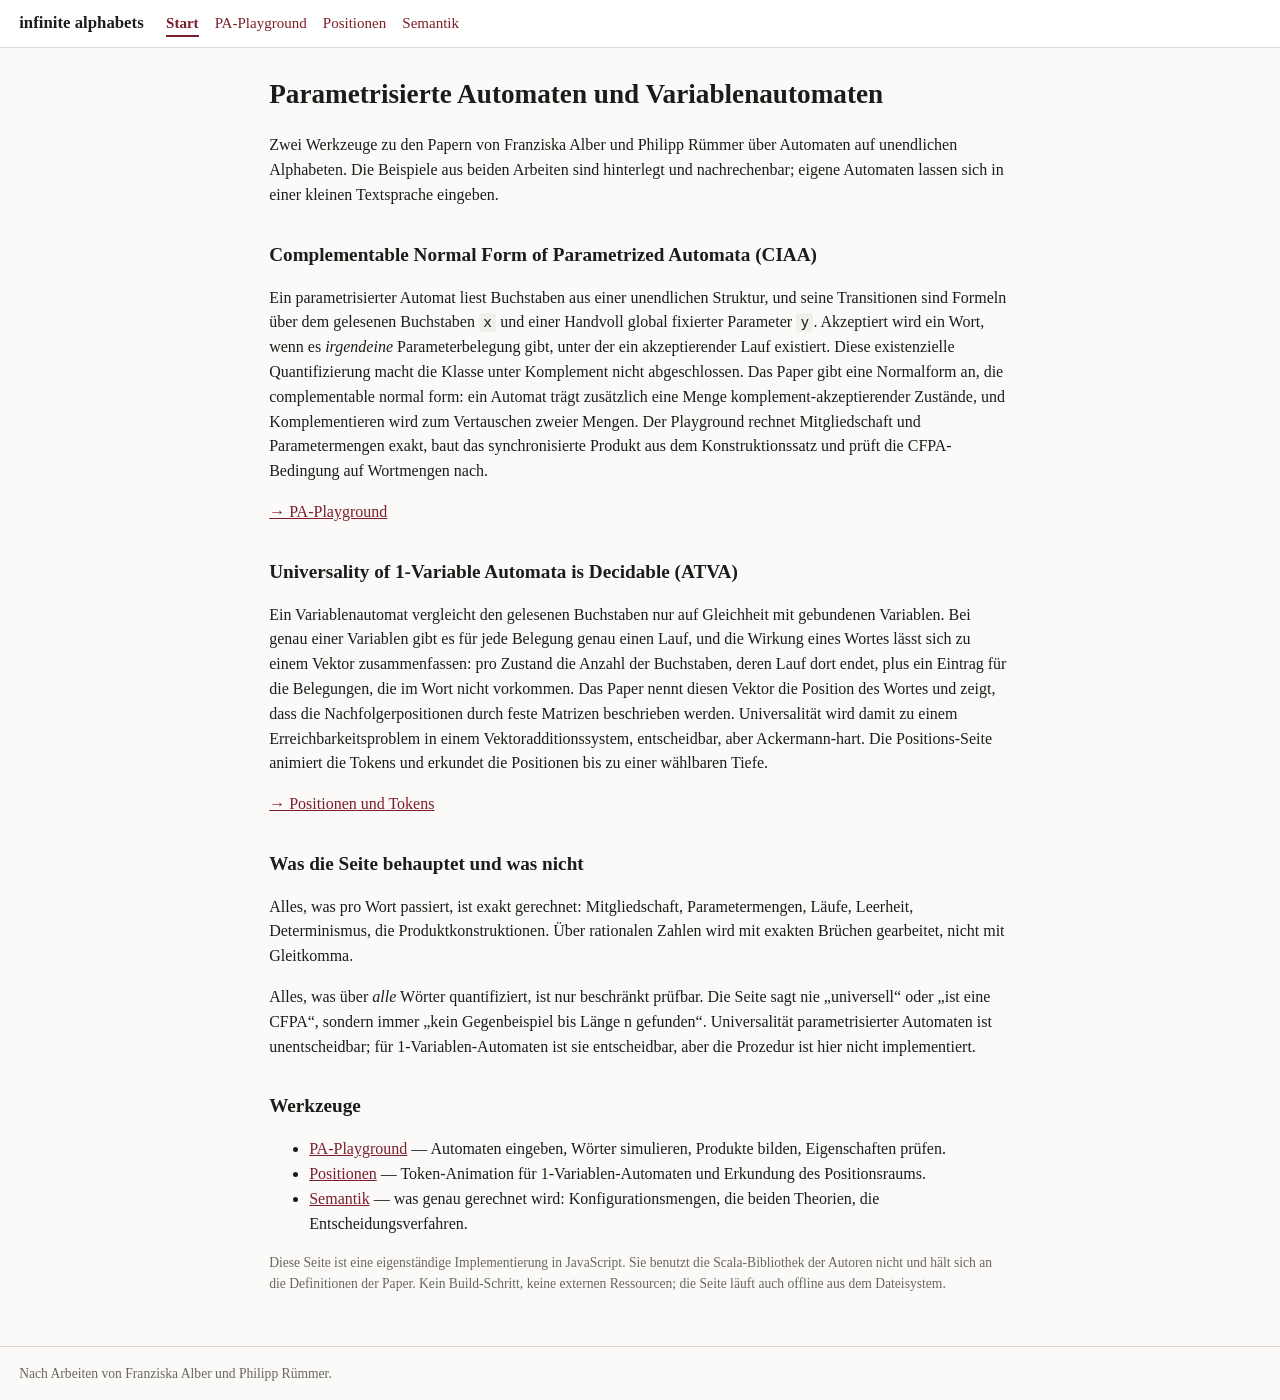
==== docs/index.html @ dff5a58a "Positionen, SVG-Rendering, alle vier Seiten und Browsertests positions-core.js implementiert die Nac" ====
<!DOCTYPE html>
<html lang="de">
<head>
<meta charset="utf-8">
<meta name="viewport" content="width=device-width, initial-scale=1">
<title>infinite alphabets — Automaten über unendlichen Alphabeten</title>
<link rel="icon" href="favicon.svg" type="image/svg+xml">
<link rel="stylesheet" href="assets/css/app.css">
</head>
<body>

<header class="site">
  <span class="brand">infinite alphabets</span>
  <nav>
    <a href="index.html" class="active">Start</a>
    <a href="playground.html">PA-Playground</a>
    <a href="positions.html">Positionen</a>
    <a href="semantics.html">Semantik</a>
  </nav>
</header>

<main class="prose">
  <h1>Parametrisierte Automaten und Variablenautomaten</h1>

  <p>
    Zwei Werkzeuge zu den Papern von Franziska Alber und Philipp Rümmer über Automaten
    auf unendlichen Alphabeten. Die Beispiele aus beiden Arbeiten sind hinterlegt und
    nachrechenbar; eigene Automaten lassen sich in einer kleinen Textsprache eingeben.
  </p>

  <h2>Complementable Normal Form of Parametrized Automata (CIAA)</h2>
  <p>
    Ein parametrisierter Automat liest Buchstaben aus einer unendlichen Struktur, und seine
    Transitionen sind Formeln über dem gelesenen Buchstaben <code>x</code> und einer Handvoll
    global fixierter Parameter <code>y</code>. Akzeptiert wird ein Wort, wenn es <em>irgendeine</em>
    Parameterbelegung gibt, unter der ein akzeptierender Lauf existiert. Diese existenzielle
    Quantifizierung macht die Klasse unter Komplement nicht abgeschlossen. Das Paper gibt eine
    Normalform an, die complementable normal form: ein Automat trägt zusätzlich eine Menge
    komplement-akzeptierender Zustände, und Komplementieren wird zum Vertauschen zweier Mengen.
    Der Playground rechnet Mitgliedschaft und Parametermengen exakt, baut das synchronisierte
    Produkt aus dem Konstruktionssatz und prüft die CFPA-Bedingung auf Wortmengen nach.
  </p>
  <p><a href="playground.html">→ PA-Playground</a></p>

  <h2>Universality of 1-Variable Automata is Decidable (ATVA)</h2>
  <p>
    Ein Variablenautomat vergleicht den gelesenen Buchstaben nur auf Gleichheit mit gebundenen
    Variablen. Bei genau einer Variablen gibt es für jede Belegung genau einen Lauf, und die
    Wirkung eines Wortes lässt sich zu einem Vektor zusammenfassen: pro Zustand die Anzahl der
    Buchstaben, deren Lauf dort endet, plus ein Eintrag für die Belegungen, die im Wort nicht
    vorkommen. Das Paper nennt diesen Vektor die Position des Wortes und zeigt, dass die
    Nachfolgerpositionen durch feste Matrizen beschrieben werden. Universalität wird damit zu
    einem Erreichbarkeitsproblem in einem Vektoradditionssystem, entscheidbar, aber
    Ackermann-hart. Die Positions-Seite animiert die Tokens und erkundet die Positionen bis zu
    einer wählbaren Tiefe.
  </p>
  <p><a href="positions.html">→ Positionen und Tokens</a></p>

  <h2>Was die Seite behauptet und was nicht</h2>
  <p>
    Alles, was pro Wort passiert, ist exakt gerechnet: Mitgliedschaft, Parametermengen, Läufe,
    Leerheit, Determinismus, die Produktkonstruktionen. Über rationalen Zahlen wird mit exakten
    Brüchen gearbeitet, nicht mit Gleitkomma.
  </p>
  <p>
    Alles, was über <em>alle</em> Wörter quantifiziert, ist nur beschränkt prüfbar. Die Seite sagt
    nie „universell“ oder „ist eine CFPA“, sondern immer „kein Gegenbeispiel bis Länge n gefunden“.
    Universalität parametrisierter Automaten ist unentscheidbar; für 1-Variablen-Automaten ist sie
    entscheidbar, aber die Prozedur ist hier nicht implementiert.
  </p>

  <h2>Werkzeuge</h2>
  <ul>
    <li><a href="playground.html">PA-Playground</a> — Automaten eingeben, Wörter simulieren, Produkte bilden, Eigenschaften prüfen.</li>
    <li><a href="positions.html">Positionen</a> — Token-Animation für 1-Variablen-Automaten und Erkundung des Positionsraums.</li>
    <li><a href="semantics.html">Semantik</a> — was genau gerechnet wird: Konfigurationsmengen, die beiden Theorien, die Entscheidungsverfahren.</li>
  </ul>

  <p class="hint">
    Diese Seite ist eine eigenständige Implementierung in JavaScript. Sie benutzt die
    Scala-Bibliothek der Autoren nicht und hält sich an die Definitionen der Paper.
    Kein Build-Schritt, keine externen Ressourcen; die Seite läuft auch offline aus dem
    Dateisystem.
  </p>
</main>

<footer class="site">
  Nach Arbeiten von Franziska Alber und Philipp Rümmer.
</footer>

</body>
</html>
---- docs/assets/css/app.css ----
:root {
  --bg: #fbfaf8;
  --panel: #ffffff;
  --ink: #1c1c1a;
  --muted: #6a675f;
  --line: #ddd9d0;
  --accent: #7a1f2b;
  --accent-soft: #f6e7e6;
  --blue: #1f4a7a;
  --blue-soft: #e3edf7;
  --edge: #5a5750;
  --hot: #7a1f2b;
  --ok: #2c6a3f;
  --warn: #8a5a12;
  --err: #a02020;
  --mono: "DejaVu Sans Mono", "Consolas", "Liberation Mono", monospace;
}

* { box-sizing: border-box; }

html, body {
  margin: 0;
  padding: 0;
  background: var(--bg);
  color: var(--ink);
  font-family: "Charter", "Georgia", "Times New Roman", serif;
  font-size: 16px;
  line-height: 1.55;
}

a { color: var(--accent); }
a:hover { color: #a8323f; }

header.site {
  border-bottom: 1px solid var(--line);
  background: var(--panel);
  padding: 0.6rem 1.2rem;
  display: flex;
  align-items: baseline;
  gap: 1.4rem;
  flex-wrap: wrap;
}
header.site .brand { font-weight: 600; font-size: 1.05rem; }
header.site nav { display: flex; gap: 1rem; font-size: 0.94rem; }
header.site nav a { text-decoration: none; }
header.site nav a.active { font-weight: 600; border-bottom: 2px solid var(--accent); }

main { padding: 1.2rem; max-width: 1700px; margin: 0 auto; }
main.prose { max-width: 780px; }
main.prose h1 { font-size: 1.7rem; margin-top: 0.4rem; }
main.prose h2 { font-size: 1.2rem; margin-top: 2rem; }
main.prose code { font-family: var(--mono); font-size: 0.9em; background: #f1efe9; padding: 0.1em 0.3em; border-radius: 3px; }
main.prose pre { background: #f1efe9; padding: 0.8rem; overflow-x: auto; border-radius: 4px; }
main.prose pre code { background: none; padding: 0; }

.cols { display: grid; gap: 1rem; grid-template-columns: minmax(320px, 30fr) minmax(360px, 42fr) minmax(300px, 28fr); align-items: start; }
.cols-2 { display: grid; gap: 1rem; grid-template-columns: minmax(300px, 32fr) minmax(400px, 68fr); align-items: start; }
@media (max-width: 1100px) { .cols, .cols-2 { grid-template-columns: 1fr; } }

.panel {
  background: var(--panel);
  border: 1px solid var(--line);
  border-radius: 5px;
  padding: 0.8rem 0.9rem;
  margin-bottom: 1rem;
}
.panel > h2 { font-size: 0.95rem; text-transform: uppercase; letter-spacing: 0.06em; color: var(--muted); margin: 0 0 0.6rem; font-weight: 600; }
.panel > h3 { font-size: 0.9rem; margin: 0.9rem 0 0.4rem; color: var(--muted); }

textarea, input, select, button {
  font-family: inherit;
  font-size: 0.95rem;
  color: inherit;
}
textarea {
  width: 100%;
  min-height: 260px;
  font-family: var(--mono);
  font-size: 0.86rem;
  line-height: 1.45;
  border: 1px solid var(--line);
  border-radius: 4px;
  padding: 0.5rem;
  background: #fdfdfb;
  resize: vertical;
  tab-size: 2;
}
textarea.small { min-height: 150px; }
input[type="text"] {
  width: 100%;
  border: 1px solid var(--line);
  border-radius: 4px;
  padding: 0.35rem 0.5rem;
  font-family: var(--mono);
  font-size: 0.9rem;
  background: #fdfdfb;
}
select {
  border: 1px solid var(--line);
  border-radius: 4px;
  padding: 0.3rem 0.4rem;
  background: #fdfdfb;
  max-width: 100%;
}
button {
  border: 1px solid var(--line);
  background: #f6f4ef;
  border-radius: 4px;
  padding: 0.32rem 0.7rem;
  cursor: pointer;
  font-size: 0.9rem;
}
button:hover { background: #eeece5; }
button:active { background: #e4e1d8; }
button:disabled { opacity: 0.45; cursor: default; }
button.primary { background: var(--accent); color: #fff; border-color: var(--accent); }
button.primary:hover { background: #8f2634; }
.btn-row { display: flex; flex-wrap: wrap; gap: 0.35rem; margin-top: 0.5rem; }
.field-row { display: flex; gap: 0.5rem; align-items: center; flex-wrap: wrap; margin-bottom: 0.5rem; }
.field-row label { font-size: 0.88rem; color: var(--muted); }

.badges { display: flex; flex-wrap: wrap; gap: 0.3rem; margin-top: 0.55rem; }
.badge {
  font-size: 0.78rem;
  padding: 0.12rem 0.45rem;
  border-radius: 3px;
  border: 1px solid var(--line);
  background: #f6f4ef;
  font-family: var(--mono);
}
.badge.ok { border-color: #b6d3bd; background: #eaf5ed; color: var(--ok); }
.badge.warn { border-color: #e0cfa4; background: #faf3e2; color: var(--warn); }
.badge.err { border-color: #e3b7b7; background: #fbeded; color: var(--err); }

.graph-wrap { border: 1px solid var(--line); border-radius: 4px; background: #fff; overflow: hidden; }
svg.graph { display: block; width: 100%; height: auto; min-height: 220px; font-family: "Charter", "Georgia", serif; }

svg.graph .state-body { fill: #fff; stroke: var(--edge); stroke-width: 1.6; }
svg.graph .state-inner { fill: none; stroke: var(--edge); stroke-width: 1.1; }
svg.graph .state-accepting .state-body { fill: var(--accent-soft); }
svg.graph .state-complement .state-body { fill: var(--blue-soft); }
svg.graph .state-weak .state-body { fill: #fff; stroke-dasharray: 4 3; }
svg.graph .state.hot .state-body { stroke: var(--hot); stroke-width: 2.6; }
svg.graph .state-label { font-size: 15px; fill: var(--ink); }
svg.graph .state-set { font-size: 11px; fill: var(--hot); font-family: var(--mono); }
svg.graph .edge { fill: none; stroke: var(--edge); stroke-width: 1.5; }
svg.graph .init-arrow { stroke: var(--edge); stroke-width: 1.5; fill: none; }
svg.graph .edge-label text { font-size: 12.5px; fill: var(--ink); }
svg.graph .label-bg { fill: #fff; fill-opacity: 0.88; }
svg.graph .token-round circle { fill: var(--accent); }
svg.graph .token-square rect { fill: none; stroke: var(--ink); stroke-width: 1.8; }
svg.graph .token-letter { font-size: 9px; fill: #fff; font-family: var(--mono); }
svg.graph .token { transition: transform 400ms ease; }

table { border-collapse: collapse; width: 100%; font-size: 0.86rem; }
th, td { text-align: left; padding: 0.22rem 0.45rem; border-bottom: 1px solid var(--line); vertical-align: top; }
th { color: var(--muted); font-weight: 600; font-size: 0.8rem; text-transform: uppercase; letter-spacing: 0.04em; }
td.mono, th.mono, .mono { font-family: var(--mono); font-size: 0.85rem; }

.verdict { padding: 0.5rem 0.7rem; border-radius: 4px; border: 1px solid var(--line); margin-bottom: 0.6rem; font-size: 0.95rem; }
.verdict.acc { background: var(--accent-soft); border-color: #e0b9bd; }
.verdict.comp { background: var(--blue-soft); border-color: #b9cde0; }
.verdict.none { background: #f4f3ef; }
.verdict.conflict { background: #fbeded; border-color: #e3b7b7; color: var(--err); font-weight: 600; }

.hint { font-size: 0.85rem; color: var(--muted); margin: 0.3rem 0 0; }
.error { color: var(--err); font-family: var(--mono); font-size: 0.85rem; white-space: pre-wrap; }
.result-line { font-size: 0.88rem; margin: 0.25rem 0; }
.result-line .tag { font-family: var(--mono); font-size: 0.78rem; color: var(--muted); }
.witness-link { cursor: pointer; text-decoration: underline; color: var(--accent); }

.stepper { display: flex; align-items: center; gap: 0.4rem; flex-wrap: wrap; }
.stepper input[type="range"] { flex: 1; min-width: 120px; }

.legend { display: flex; flex-wrap: wrap; gap: 0.8rem; font-size: 0.82rem; color: var(--muted); margin-top: 0.5rem; }
.legend span { display: flex; align-items: center; gap: 0.3rem; }
.legend i { width: 14px; height: 14px; border-radius: 50%; border: 1.5px solid var(--edge); display: inline-block; }
.legend i.acc { background: var(--accent-soft); box-shadow: inset 0 0 0 2px #fff, inset 0 0 0 3px var(--edge); }
.legend i.comp { background: var(--blue-soft); }
.legend i.weak { background: #fff; border-style: dashed; }

details { margin-top: 0.5rem; }
summary { cursor: pointer; font-size: 0.88rem; color: var(--muted); }
details[open] summary { margin-bottom: 0.4rem; }

.matrix { font-family: var(--mono); font-size: 0.8rem; border-collapse: collapse; }
.matrix td { border: none; padding: 0.05rem 0.3rem; text-align: right; }
.matrix .zero { color: #c8c4bb; }

.vec { font-family: var(--mono); font-size: 0.9rem; }
.vec .upper { color: var(--accent); }
.vec .lower { color: var(--blue); }

.word-display { font-family: var(--mono); font-size: 1.05rem; letter-spacing: 0.06em; padding: 0.3rem 0; word-break: break-all; }
.word-display .cursor { color: var(--muted); }

.pos-table { max-height: 320px; overflow-y: auto; }

footer.site { border-top: 1px solid var(--line); margin-top: 2rem; padding: 1rem 1.2rem; font-size: 0.85rem; color: var(--muted); }
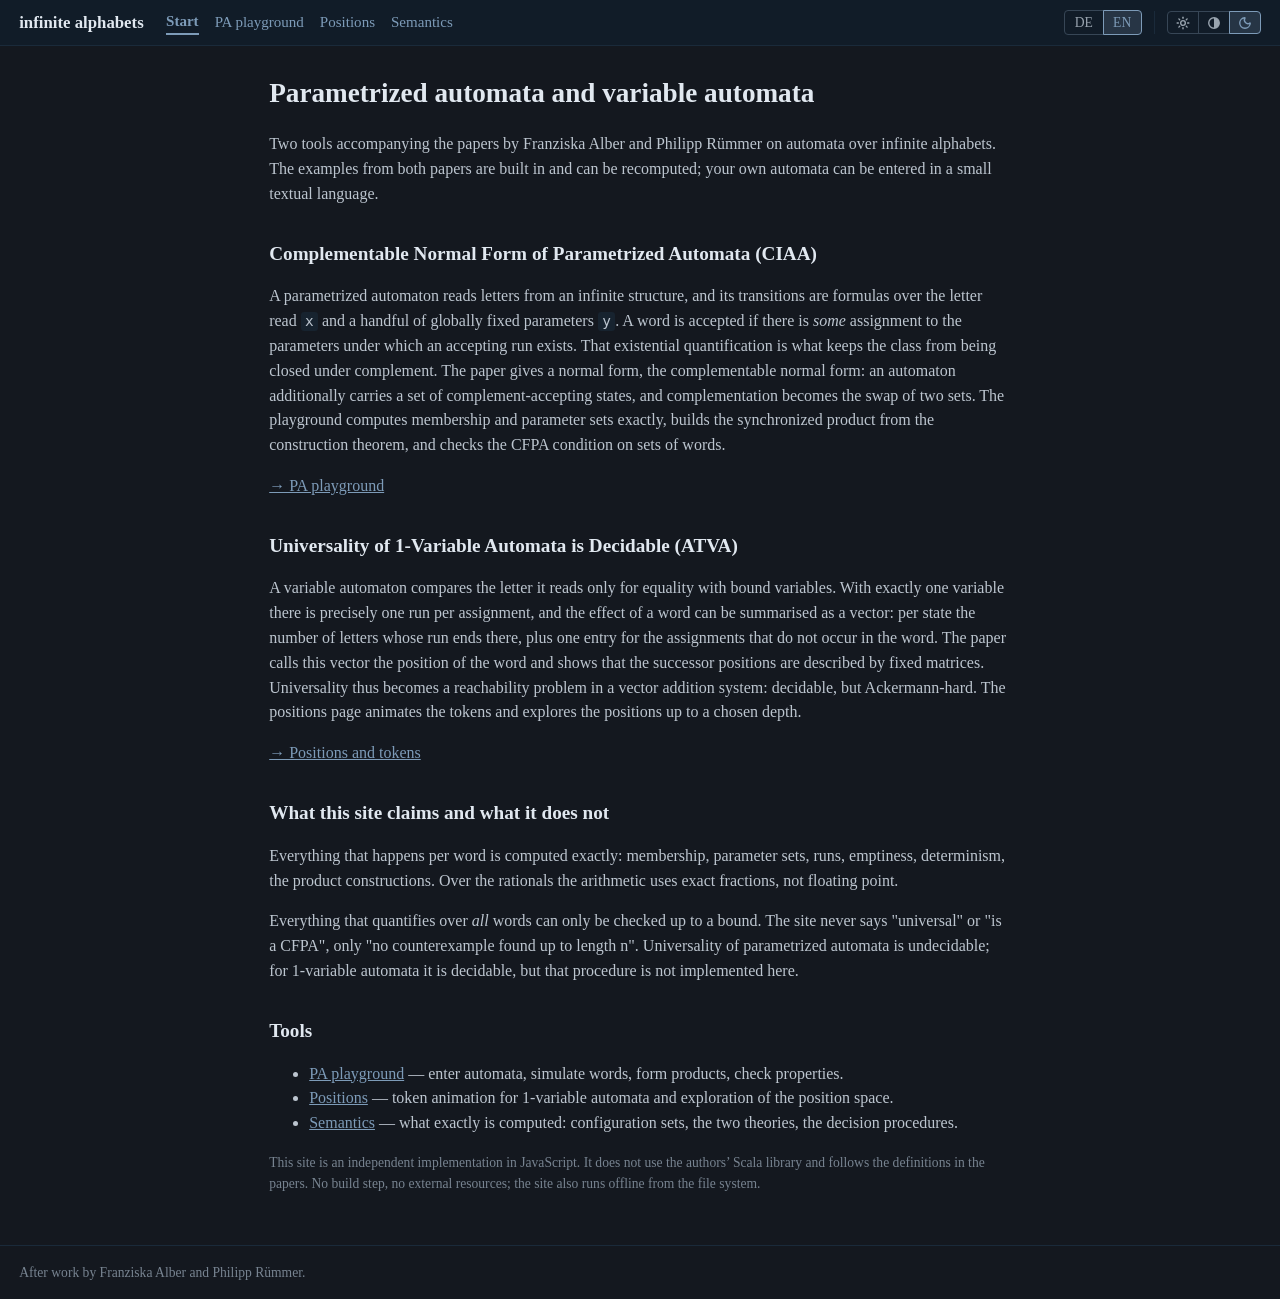
==== commit d21c48cd: "Zweisprachige Seite und die drei Themes von alber.me Englisch ist jetzt der Standard, Deutsch ist ei" ====
--- a/docs/index.html
+++ b/docs/index.html
@@ -1,9 +1,14 @@
 <!DOCTYPE html>
-<html lang="de">
+<html lang="en" data-theme="dark" data-skin="dark">
 <head>
 <meta charset="utf-8">
+<!-- FOUC-kritisch, deshalb inline: Skin aufloesen (?theme= -> localStorage ->
+     Standard) und data-skin plus die Polaritaet in data-theme setzen, bevor
+     irgendetwas gezeichnet wird. -->
+<script>(function(){var d='dark',P={light:'light',dark:'dark',grey:'dark'},k=function(v){return typeof P[v]=='string'},e=document.documentElement,t=new URLSearchParams(location.search).get('theme');if(k(t)){try{localStorage.setItem('theme',t)}catch(x){}}else{try{t=localStorage.getItem('theme')}catch(x){}}if(!k(t))t=d;e.dataset.skin=t;e.dataset.theme=P[t];e.style.colorScheme=P[t];})();</script>
+<script>(function(){var p=new URLSearchParams(location.search).get('lang'),l;if(p==='en'||p==='de'){l=p}else{try{l=localStorage.getItem('lang')}catch(e){}}document.documentElement.lang=(l==='de'||l==='en')?l:'en';})();</script>
 <meta name="viewport" content="width=device-width, initial-scale=1">
-<title>infinite alphabets — Automaten über unendlichen Alphabeten</title>
+<title data-i18n="idx.title">infinite alphabets — automata over infinite alphabets</title>
 <link rel="icon" href="favicon.svg" type="image/svg+xml">
 <link rel="stylesheet" href="assets/css/app.css">
 </head>
@@ -12,81 +17,51 @@
 <header class="site">
   <span class="brand">infinite alphabets</span>
   <nav>
-    <a href="index.html" class="active">Start</a>
-    <a href="playground.html">PA-Playground</a>
-    <a href="positions.html">Positionen</a>
-    <a href="semantics.html">Semantik</a>
+    <a href="index.html" class="active" data-i18n="nav.start">Start</a>
+    <a href="playground.html" data-i18n="nav.playground">PA playground</a>
+    <a href="positions.html" data-i18n="nav.positions">Positions</a>
+    <a href="semantics.html" data-i18n="nav.semantics">Semantics</a>
   </nav>
+  <div class="chrome">
+    <div class="group">
+      <button class="seg lang-seg" data-lang="de">DE</button><button class="seg lang-seg" data-lang="en">EN</button>
+    </div>
+    <div class="group">
+      <button class="seg theme-seg" data-theme-set="light" data-i18n-attr="aria-label:theme.light;title:theme.light"></button><button class="seg theme-seg" data-theme-set="grey" data-i18n-attr="aria-label:theme.grey;title:theme.grey"></button><button class="seg theme-seg" data-theme-set="dark" data-i18n-attr="aria-label:theme.dark;title:theme.dark"></button>
+    </div>
+  </div>
 </header>
 
 <main class="prose">
-  <h1>Parametrisierte Automaten und Variablenautomaten</h1>
+  <h1 data-i18n="idx.h1">Parametrized automata and variable automata</h1>
 
-  <p>
-    Zwei Werkzeuge zu den Papern von Franziska Alber und Philipp Rümmer über Automaten
-    auf unendlichen Alphabeten. Die Beispiele aus beiden Arbeiten sind hinterlegt und
-    nachrechenbar; eigene Automaten lassen sich in einer kleinen Textsprache eingeben.
-  </p>
+  <p data-i18n="idx.lead"></p>
 
-  <h2>Complementable Normal Form of Parametrized Automata (CIAA)</h2>
-  <p>
-    Ein parametrisierter Automat liest Buchstaben aus einer unendlichen Struktur, und seine
-    Transitionen sind Formeln über dem gelesenen Buchstaben <code>x</code> und einer Handvoll
-    global fixierter Parameter <code>y</code>. Akzeptiert wird ein Wort, wenn es <em>irgendeine</em>
-    Parameterbelegung gibt, unter der ein akzeptierender Lauf existiert. Diese existenzielle
-    Quantifizierung macht die Klasse unter Komplement nicht abgeschlossen. Das Paper gibt eine
-    Normalform an, die complementable normal form: ein Automat trägt zusätzlich eine Menge
-    komplement-akzeptierender Zustände, und Komplementieren wird zum Vertauschen zweier Mengen.
-    Der Playground rechnet Mitgliedschaft und Parametermengen exakt, baut das synchronisierte
-    Produkt aus dem Konstruktionssatz und prüft die CFPA-Bedingung auf Wortmengen nach.
-  </p>
-  <p><a href="playground.html">→ PA-Playground</a></p>
+  <h2 data-i18n="idx.ciaa.h">Complementable Normal Form of Parametrized Automata (CIAA)</h2>
+  <p data-i18n-html="idx.ciaa.p"></p>
+  <p><a href="playground.html" data-i18n="idx.ciaa.link">→ PA playground</a></p>
 
-  <h2>Universality of 1-Variable Automata is Decidable (ATVA)</h2>
-  <p>
-    Ein Variablenautomat vergleicht den gelesenen Buchstaben nur auf Gleichheit mit gebundenen
-    Variablen. Bei genau einer Variablen gibt es für jede Belegung genau einen Lauf, und die
-    Wirkung eines Wortes lässt sich zu einem Vektor zusammenfassen: pro Zustand die Anzahl der
-    Buchstaben, deren Lauf dort endet, plus ein Eintrag für die Belegungen, die im Wort nicht
-    vorkommen. Das Paper nennt diesen Vektor die Position des Wortes und zeigt, dass die
-    Nachfolgerpositionen durch feste Matrizen beschrieben werden. Universalität wird damit zu
-    einem Erreichbarkeitsproblem in einem Vektoradditionssystem, entscheidbar, aber
-    Ackermann-hart. Die Positions-Seite animiert die Tokens und erkundet die Positionen bis zu
-    einer wählbaren Tiefe.
-  </p>
-  <p><a href="positions.html">→ Positionen und Tokens</a></p>
+  <h2 data-i18n="idx.atva.h">Universality of 1-Variable Automata is Decidable (ATVA)</h2>
+  <p data-i18n-html="idx.atva.p"></p>
+  <p><a href="positions.html" data-i18n="idx.atva.link">→ Positions and tokens</a></p>
 
-  <h2>Was die Seite behauptet und was nicht</h2>
-  <p>
-    Alles, was pro Wort passiert, ist exakt gerechnet: Mitgliedschaft, Parametermengen, Läufe,
-    Leerheit, Determinismus, die Produktkonstruktionen. Über rationalen Zahlen wird mit exakten
-    Brüchen gearbeitet, nicht mit Gleitkomma.
-  </p>
-  <p>
-    Alles, was über <em>alle</em> Wörter quantifiziert, ist nur beschränkt prüfbar. Die Seite sagt
-    nie „universell“ oder „ist eine CFPA“, sondern immer „kein Gegenbeispiel bis Länge n gefunden“.
-    Universalität parametrisierter Automaten ist unentscheidbar; für 1-Variablen-Automaten ist sie
-    entscheidbar, aber die Prozedur ist hier nicht implementiert.
-  </p>
+  <h2 data-i18n="idx.claims.h">What this site claims and what it does not</h2>
+  <p data-i18n-html="idx.claims.p1"></p>
+  <p data-i18n-html="idx.claims.p2"></p>
 
-  <h2>Werkzeuge</h2>
+  <h2 data-i18n="idx.tools.h">Tools</h2>
   <ul>
-    <li><a href="playground.html">PA-Playground</a> — Automaten eingeben, Wörter simulieren, Produkte bilden, Eigenschaften prüfen.</li>
-    <li><a href="positions.html">Positionen</a> — Token-Animation für 1-Variablen-Automaten und Erkundung des Positionsraums.</li>
-    <li><a href="semantics.html">Semantik</a> — was genau gerechnet wird: Konfigurationsmengen, die beiden Theorien, die Entscheidungsverfahren.</li>
+    <li data-i18n-html="idx.tools.pg"></li>
+    <li data-i18n-html="idx.tools.pos"></li>
+    <li data-i18n-html="idx.tools.sem"></li>
   </ul>
 
-  <p class="hint">
-    Diese Seite ist eine eigenständige Implementierung in JavaScript. Sie benutzt die
-    Scala-Bibliothek der Autoren nicht und hält sich an die Definitionen der Paper.
-    Kein Build-Schritt, keine externen Ressourcen; die Seite läuft auch offline aus dem
-    Dateisystem.
-  </p>
+  <p class="hint" data-i18n="idx.note"></p>
 </main>
 
-<footer class="site">
-  Nach Arbeiten von Franziska Alber und Philipp Rümmer.
-</footer>
+<footer class="site" data-i18n="idx.footer">After work by Franziska Alber and Philipp Rümmer.</footer>
 
+<script src="assets/js/strings.js"></script>
+<script src="assets/js/site-chrome.js"></script>
 </body>
 </html>
--- a/docs/assets/css/app.css
+++ b/docs/assets/css/app.css
@@ -1,18 +1,162 @@
+/* app.css — Farbleiter, Chrome und Komponenten.
+ *
+ * Drei Skins, nicht zwei: light, dark, grey. Die Wahl steht in data-skin, ihre
+ * Polaritaet in data-theme, damit Grau ein *dunkler* Skin ist und Code, der auf
+ * data-theme verzweigt, weiter stimmt. Die Leiter ist die --tool-*-Leiter von
+ * alber.me, Werte uebernommen (OKLab, Hue 250, gleichmaessige Helligkeitsstufen),
+ * damit die Projektseite unter alber.me/infinite-alphabets nicht aus dem Rahmen
+ * faellt. Die Rollen der alten Variablen (--bg, --ink, --accent) sind darauf
+ * abgebildet und bleiben erhalten, damit die SVG-Regeln unten unveraendert gelten.
+ *
+ * Grau unterscheidet Flaechen ueber den Umriss, nicht ueber die Fuellung: keine
+ * Schatten, keine Flaechenakzente. Deshalb ist dort --tool-surface gleich der
+ * Seitenfarbe und --tool-border weiss.
+ */
+
+/* === DUNKEL (Standard) === */
+html[data-theme="dark"] {
+  --tool-emph:     #e1e8f0;
+  --tool-text:     #bcc5cf;
+  --tool-label:    #99a4af;
+  --tool-note:     #778390;
+  --tool-faint:    #566472;
+  --tool-border:   #374656;
+  --tool-hairline: #1a2a3a;
+  --tool-grid:     #45596d;
+  --tool-ink:      #0a1928;
+  --tool-panel:    #0a1928;
+  --tool-surface:  #111c28;
+  --tool-subtle:   #17232f;
+  --tool-shadow:   rgba(0, 0, 0, .45);
+  --tool-panel-shadow: 0 12px 28px var(--tool-shadow);
+  --tool-sig-good: #4ade80;
+  --tool-sig-warn: #facc15;
+  --tool-sig-bad:  #f87171;
+  --tool-sig-info: #38bdf8;
+  --tool-ok-bg:     #052e16;
+  --tool-ok-border: #15803d;
+  --tool-ok-text:   #bbf7d0;
+  --tool-warn-bg:     #422006;
+  --tool-warn-border: #a16207;
+  --tool-warn-text:   #fde68a;
+  --tool-danger-bg:     #7f1d1d;
+  --tool-danger-border: #b91c1c;
+  --tool-danger-text:   #fecaca;
+  --tool-info-bg:     #172554;
+  --tool-info-border: #1d4ed8;
+  --tool-info-text:   #bfdbfe;
+
+  --page:   #14181f;
+  --accent: #7d9bb8;
+  --accent-hover: #9db8d2;
+  --accent-soft:  rgba(125, 155, 184, .20);
+  --blue:      #38bdf8;
+  --blue-soft: rgba(56, 189, 248, .16);
+}
+
+/* === HELL === */
+html[data-theme="light"] {
+  --tool-emph:     #0c1c2b;
+  --tool-text:     #293746;
+  --tool-label:    #485563;
+  --tool-note:     #687481;
+  --tool-faint:    #8b96a1;
+  --tool-border:   #afb8c1;
+  --tool-hairline: #d5dce3;
+  --tool-grid:     #d5dce3;
+  --tool-ink:      #ecf3fb;
+  --tool-panel:    #ecf3fb;
+  --tool-surface:  #ffffff;
+  --tool-subtle:   #f1f5f9;
+  --tool-shadow:   rgba(15, 30, 50, .10);
+  --tool-panel-shadow: 0 1px 3px rgba(15, 30, 50, .08);
+  --tool-sig-good: #15803d;
+  --tool-sig-warn: #a16207;
+  --tool-sig-bad:  #b91c1c;
+  --tool-sig-info: #0369a1;
+  --tool-ok-bg:     #f0fdf4;
+  --tool-ok-border: #bbf7d0;
+  --tool-ok-text:   #166534;
+  --tool-warn-bg:     #fffbeb;
+  --tool-warn-border: #f59e0b;
+  --tool-warn-text:   #92400e;
+  --tool-danger-bg:     #fee2e2;
+  --tool-danger-border: #dc2626;
+  --tool-danger-text:   #7f1d1d;
+  --tool-info-bg:     #eff6ff;
+  --tool-info-border: #93c5fd;
+  --tool-info-text:   #1d4ed8;
+
+  --page:   #f8fafc;
+  --accent: #1f4a7a;
+  --accent-hover: #2c6099;
+  --accent-soft:  rgba(31, 74, 122, .10);
+  --blue:      #0369a1;
+  --blue-soft: rgba(3, 105, 161, .10);
+}
+
+/* === GRAU ===
+ * Dreifach wiederholtes Attribut wie in der Vorlage: der Skin muss die
+ * data-theme-Bloecke oben schlagen, egal wo er in der Datei steht. */
+html[data-skin="grey"][data-skin="grey"][data-skin="grey"] {
+  --tool-emph:     #ffffff;
+  --tool-text:     #f2f4f5;
+  --tool-label:    #dfe3e5;
+  --tool-note:     #c9cfd2;
+  --tool-faint:    #b0b7bb;
+  --tool-border:   #ffffff;
+  --tool-hairline: #9aa1a6;
+  --tool-grid:     #b0b7bb;
+  --tool-ink:      #22262b;
+  --tool-panel:    #55595f;
+  --tool-surface:  #55595f;
+  --tool-subtle:   #5c6167;
+  --tool-shadow:   transparent;
+  --tool-panel-shadow: none;
+  /* In einem achromatischen Skin ist die einzige verbleibende Achse die
+     Helligkeit, also bekommt sie das, was der Leser nicht uebersehen darf:
+     schlecht ist weiss, gut tritt zurueck. Info behaelt das Tuerkis. */
+  --tool-sig-good: #b3babe;
+  --tool-sig-warn: #d9dde0;
+  --tool-sig-bad:  #ffffff;
+  --tool-sig-info: #6fe3d2;
+  /* Callouts verlieren ihre Farbe und behalten ihren Kasten. Der Schweregrad
+     ist der Rand: durchgehend weiss beim Fehler, eine Stufe runter bei der
+     Warnung, Haarlinie beim Rest. */
+  --tool-ok-bg:     transparent;
+  --tool-ok-border: #9aa1a6;
+  --tool-ok-text:   #f2f4f5;
+  --tool-warn-bg:     transparent;
+  --tool-warn-border: #dfe3e5;
+  --tool-warn-text:   #f2f4f5;
+  --tool-danger-bg:     transparent;
+  --tool-danger-border: #ffffff;
+  --tool-danger-text:   #ffffff;
+  --tool-info-bg:     transparent;
+  --tool-info-border: #6fe3d2;
+  --tool-info-text:   #f2f4f5;
+
+  --page:   #55595f;
+  --accent: #6fe3d2;
+  --accent-hover: #93ece0;
+  --accent-soft:  transparent;
+  --blue:      #6fe3d2;
+  --blue-soft: transparent;
+}
+
+/* Rollen, die der alte Code unter seinen Namen liest. Eine Ebene Indirektion,
+   damit die SVG- und Tabellenregeln unten nicht dreimal existieren muessen. */
 :root {
-  --bg: #fbfaf8;
-  --panel: #ffffff;
-  --ink: #1c1c1a;
-  --muted: #6a675f;
-  --line: #ddd9d0;
-  --accent: #7a1f2b;
-  --accent-soft: #f6e7e6;
-  --blue: #1f4a7a;
-  --blue-soft: #e3edf7;
-  --edge: #5a5750;
-  --hot: #7a1f2b;
-  --ok: #2c6a3f;
-  --warn: #8a5a12;
-  --err: #a02020;
+  --bg:    var(--page);
+  --panel: var(--tool-surface);
+  --ink:   var(--tool-text);
+  --muted: var(--tool-note);
+  --line:  var(--tool-hairline);
+  --edge:  var(--tool-grid);
+  --hot:   var(--tool-sig-bad);
+  --ok:    var(--tool-sig-good);
+  --warn:  var(--tool-sig-warn);
+  --err:   var(--tool-sig-bad);
   --mono: "DejaVu Sans Mono", "Consolas", "Liberation Mono", monospace;
 }
 
@@ -29,28 +173,206 @@
 }
 
 a { color: var(--accent); }
-a:hover { color: #a8323f; }
+a:hover { color: var(--accent-hover); }
+
+/* ===================================================================== */
+/* AFFORDANZ: drei Klassen, drei Formen.                                 */
+/*                                                                       */
+/* Die Seite hatte Elemente, denen man nicht ansah, ob sie anklickbar    */
+/* sind: Badges sahen aus wie Schaltflaechen, Tabellenzeilen und Zeugen- */
+/* Links waren klickbar, ohne es zu zeigen. Ab hier gilt durchgehend:    */
+/*                                                                       */
+/*   AKTION   .btn        erhaben, Rahmen + Fuellung, cursor: pointer,   */
+/*                        reagiert auf hover/active. Tut etwas.          */
+/*   AUSWAHL  .seg        flach, geteilte Kanten, aktives Segment traegt */
+/*                        den Akzent. Waehlt zwischen Zustaenden.        */
+/*   ANZEIGE  .badge      abgerundete Kapsel, kein Rahmen in Buttonfarbe,*/
+/*             .verdict   cursor bleibt default. Reagiert auf nichts.    */
+/*                                                                       */
+/* Klickbares, das kein Kasten sein kann (Tabellenzeile, Zeuge im Fliess-*/
+/* text), bekommt .is-clickable bzw. .witness-link: unterstrichen und mit*/
+/* Hover-Fuellung, damit die Klickbarkeit sichtbar ist, ohne dass daraus */
+/* eine vierte Buttonform wird.                                          */
+/* ===================================================================== */
+
+/* --- AKTION ---
+   Rechteck, umlaufender Rahmen, leichte Erhebung: eine Flaeche, die man
+   druecken kann. Der Schatten ist absichtlich klein; im grauen Skin ist er
+   none (--tool-panel-shadow), dort tragen Rahmen und Hover die Aussage. */
+button,
+.btn {
+  font-family: inherit;
+  font-size: 0.9rem;
+  color: var(--tool-emph);
+  border: 1px solid var(--tool-border);
+  background: var(--tool-subtle);
+  border-radius: 4px;
+  padding: 0.32rem 0.7rem;
+  cursor: pointer;
+  transition: background-color .12s ease, border-color .12s ease, color .12s ease,
+    transform .06s ease;
+}
+/* Der Druck-Effekt: einen halben Pixel tiefer beim Klicken. Kein Schatten, der
+   sich bewegt, weil der graue Skin gar keinen hat und die Bewegung dort dann
+   fehlen wuerde. */
+button:active:not(:disabled),
+.btn:active:not(:disabled) { transform: translateY(1px); }
+button:hover:not(:disabled),
+.btn:hover:not(:disabled) {
+  background: color-mix(in srgb, var(--accent) 16%, var(--tool-subtle));
+  border-color: var(--accent);
+  color: var(--tool-emph);
+}
+button:active:not(:disabled),
+.btn:active:not(:disabled) {
+  background: color-mix(in srgb, var(--accent) 26%, var(--tool-subtle));
+}
+button:disabled,
+.btn:disabled { opacity: 0.45; cursor: not-allowed; }
+button:focus-visible,
+.btn:focus-visible { outline: 2px solid var(--accent); outline-offset: 2px; }
+
+button.primary,
+.btn.primary {
+  background: var(--accent);
+  color: var(--tool-ink);
+  border-color: var(--accent);
+  font-weight: 600;
+}
+button.primary:hover:not(:disabled),
+.btn.primary:hover:not(:disabled) {
+  background: var(--accent-hover);
+  border-color: var(--accent-hover);
+  color: var(--tool-ink);
+}
+
+/* --- AUSWAHL ---
+   Ecken folgen der DOM-Nachbarschaft, ein einzelnes Segment braucht also
+   keinen Sonderfall. Jedes Segment behaelt alle vier eigenen Raender. */
+.seg {
+  font-family: inherit;
+  font-size: 0.85rem;
+  color: var(--tool-label);
+  background: transparent;
+  border: 1px solid var(--tool-border);
+  border-radius: 4px;
+  padding: 0.22rem 0.6rem;
+  cursor: pointer;
+  transition: background-color .12s ease, color .12s ease, border-color .12s ease;
+}
+.seg:has(+ .seg) { border-top-right-radius: 0; border-bottom-right-radius: 0; }
+.seg + .seg { border-top-left-radius: 0; border-bottom-left-radius: 0; margin-left: -1px; }
+.seg:hover:not(.active) { color: var(--tool-emph); background: var(--tool-subtle); }
+.seg.active {
+  /* Weiche Akzentwaesche statt gefuellter Flaeche: ein gesaettigter Block
+     Akzent ist viel Farbe fuer ein Bedienelement, das nur sagt, welche von
+     zwei Ansichten an ist. Gemischt gegen transparent, nicht gegen die
+     Seitenfarbe. */
+  background: color-mix(in srgb, var(--accent) 20%, transparent);
+  color: var(--accent);
+  border-color: var(--accent);
+  z-index: 2;
+}
+.seg:focus-visible { outline: 2px solid var(--accent); outline-offset: 2px; z-index: 2; }
+
+/* --- ANZEIGE ---
+   Der Unterschied zur Schaltflaeche muss ohne Mauszeiger lesbar sein, sonst
+   sieht eine Reihe Badges aus wie eine Reihe Knoepfe. Drei Merkmale zusammen,
+   nicht eines allein, weil im grauen Skin die Farbe als Unterscheidung ausfaellt:
+     - Kapselform (border-radius 999px) gegen das Rechteck der Schaltflaeche,
+     - linker Farbbalken statt umlaufendem Rahmen: eine Marke am Text, kein Kasten,
+     - keine Hover-Reaktion, cursor: default, Text markierbar.
+   Der Balken traegt die Schwere (ok/warn/err), die Flaeche bleibt ruhig. */
+.badges { display: flex; flex-wrap: wrap; gap: 0.3rem; margin-top: 0.55rem; }
+.badge {
+  display: inline-block;
+  font-size: 0.78rem;
+  padding: 0.12rem 0.55rem 0.12rem 0.5rem;
+  border-radius: 999px;
+  border: none;
+  border-left: 3px solid var(--tool-hairline);
+  background: var(--tool-subtle);
+  color: var(--tool-label);
+  font-family: var(--mono);
+  cursor: default;
+  user-select: text;
+}
+.badge.ok   { border-left-color: var(--tool-sig-good); color: var(--tool-ok-text); }
+.badge.warn { border-left-color: var(--tool-sig-warn); color: var(--tool-warn-text); }
+.badge.err  { border-left-color: var(--tool-sig-bad);  color: var(--tool-danger-text); }
+
+/* --- KLICKBARES OHNE BUTTONFORM --- */
+.witness-link {
+  cursor: pointer;
+  text-decoration: underline;
+  text-underline-offset: 2px;
+  color: var(--accent);
+  border-radius: 3px;
+}
+.witness-link:hover { background: color-mix(in srgb, var(--accent) 18%, transparent); }
+
+/* Zeilen, die bei Klick den Schritt setzen. Der Zeiger allein reicht nicht,
+   weil man ihn erst sieht, wenn man schon dort ist: deshalb zusaetzlich eine
+   Hover-Fuellung ueber die ganze Zeile. */
+tr.is-clickable { cursor: pointer; }
+tr.is-clickable:hover > td { background: var(--tool-subtle); }
+tr.is-clickable.active > td { background: color-mix(in srgb, var(--accent) 16%, transparent); }
+
+/* ===================================================================== */
 
 header.site {
-  border-bottom: 1px solid var(--line);
-  background: var(--panel);
+  border-bottom: 1px solid var(--tool-hairline);
+  background: var(--tool-surface);
   padding: 0.6rem 1.2rem;
   display: flex;
-  align-items: baseline;
+  align-items: center;
   gap: 1.4rem;
   flex-wrap: wrap;
 }
-header.site .brand { font-weight: 600; font-size: 1.05rem; }
-header.site nav { display: flex; gap: 1rem; font-size: 0.94rem; }
+header.site .brand { font-weight: 600; font-size: 1.05rem; color: var(--tool-emph); }
+header.site nav { display: flex; gap: 1rem; font-size: 0.94rem; align-items: center; }
 header.site nav a { text-decoration: none; }
 header.site nav a.active { font-weight: 600; border-bottom: 2px solid var(--accent); }
+/* Die Umschalter rutschen ans rechte Ende, getrennt vom Seitenwechsel. */
+header.site .chrome {
+  margin-left: auto;
+  display: flex;
+  align-items: center;
+  gap: 0.75rem;
+}
+header.site .chrome .group { display: flex; align-items: center; }
+header.site .chrome .group + .group {
+  border-left: 1px solid var(--tool-hairline);
+  padding-left: 0.75rem;
+}
+
+/* Theme-Umschalter: die Icons kommen als CSS-Maske herein und werden in
+   currentColor gefaerbt, nicht als ☀/☾-Zeichen. Die rendern in den meisten
+   Fonts als Emoji und bringen ihre eigene Farbe mit. */
+.theme-seg {
+  display: inline-flex;
+  align-items: center;
+  justify-content: center;
+  padding: 0.22rem 0.5rem;
+}
+.theme-seg::before {
+  content: "";
+  width: 14px;
+  height: 14px;
+  background-color: currentColor;
+  -webkit-mask: var(--icon) no-repeat center / contain;
+  mask: var(--icon) no-repeat center / contain;
+}
+.theme-seg[data-theme-set="light"] { --icon: url('../img/icons/theme-sun.svg'); }
+.theme-seg[data-theme-set="grey"]  { --icon: url('../img/icons/theme-contrast.svg'); }
+.theme-seg[data-theme-set="dark"]  { --icon: url('../img/icons/theme-moon.svg'); }
 
 main { padding: 1.2rem; max-width: 1700px; margin: 0 auto; }
 main.prose { max-width: 780px; }
-main.prose h1 { font-size: 1.7rem; margin-top: 0.4rem; }
-main.prose h2 { font-size: 1.2rem; margin-top: 2rem; }
-main.prose code { font-family: var(--mono); font-size: 0.9em; background: #f1efe9; padding: 0.1em 0.3em; border-radius: 3px; }
-main.prose pre { background: #f1efe9; padding: 0.8rem; overflow-x: auto; border-radius: 4px; }
+main.prose h1 { font-size: 1.7rem; margin-top: 0.4rem; color: var(--tool-emph); }
+main.prose h2 { font-size: 1.2rem; margin-top: 2rem; color: var(--tool-emph); }
+main.prose code { font-family: var(--mono); font-size: 0.9em; background: var(--tool-subtle); padding: 0.1em 0.3em; border-radius: 3px; }
+main.prose pre { background: var(--tool-subtle); padding: 0.8rem; overflow-x: auto; border-radius: 4px; }
 main.prose pre code { background: none; padding: 0; }
 
 .cols { display: grid; gap: 1rem; grid-template-columns: minmax(320px, 30fr) minmax(360px, 42fr) minmax(300px, 28fr); align-items: start; }
@@ -58,19 +380,20 @@
 @media (max-width: 1100px) { .cols, .cols-2 { grid-template-columns: 1fr; } }
 
 .panel {
-  background: var(--panel);
-  border: 1px solid var(--line);
+  background: var(--tool-surface);
+  border: 1px solid var(--tool-border);
   border-radius: 5px;
   padding: 0.8rem 0.9rem;
   margin-bottom: 1rem;
-}
-.panel > h2 { font-size: 0.95rem; text-transform: uppercase; letter-spacing: 0.06em; color: var(--muted); margin: 0 0 0.6rem; font-weight: 600; }
-.panel > h3 { font-size: 0.9rem; margin: 0.9rem 0 0.4rem; color: var(--muted); }
-
-textarea, input, select, button {
+  box-shadow: var(--tool-panel-shadow);
+}
+.panel > h2 { font-size: 0.95rem; text-transform: uppercase; letter-spacing: 0.06em; color: var(--tool-label); margin: 0 0 0.6rem; font-weight: 600; }
+.panel > h3 { font-size: 0.9rem; margin: 0.9rem 0 0.4rem; color: var(--tool-label); }
+
+textarea, input, select {
   font-family: inherit;
   font-size: 0.95rem;
-  color: inherit;
+  color: var(--tool-text);
 }
 textarea {
   width: 100%;
@@ -78,122 +401,185 @@
   font-family: var(--mono);
   font-size: 0.86rem;
   line-height: 1.45;
-  border: 1px solid var(--line);
+  border: 1px solid var(--tool-border);
   border-radius: 4px;
   padding: 0.5rem;
-  background: #fdfdfb;
+  background: var(--tool-panel);
   resize: vertical;
   tab-size: 2;
 }
 textarea.small { min-height: 150px; }
 input[type="text"] {
   width: 100%;
-  border: 1px solid var(--line);
+  border: 1px solid var(--tool-border);
   border-radius: 4px;
   padding: 0.35rem 0.5rem;
   font-family: var(--mono);
   font-size: 0.9rem;
-  background: #fdfdfb;
+  background: var(--tool-panel);
 }
 select {
-  border: 1px solid var(--line);
+  border: 1px solid var(--tool-border);
   border-radius: 4px;
   padding: 0.3rem 0.4rem;
-  background: #fdfdfb;
+  background: var(--tool-panel);
   max-width: 100%;
-}
-button {
-  border: 1px solid var(--line);
-  background: #f6f4ef;
-  border-radius: 4px;
-  padding: 0.32rem 0.7rem;
   cursor: pointer;
-  font-size: 0.9rem;
-}
-button:hover { background: #eeece5; }
-button:active { background: #e4e1d8; }
-button:disabled { opacity: 0.45; cursor: default; }
-button.primary { background: var(--accent); color: #fff; border-color: var(--accent); }
-button.primary:hover { background: #8f2634; }
+}
+textarea:focus-visible, input:focus-visible, select:focus-visible {
+  outline: 2px solid var(--accent); outline-offset: 1px;
+}
+
 .btn-row { display: flex; flex-wrap: wrap; gap: 0.35rem; margin-top: 0.5rem; }
+.seg-row { display: flex; flex-wrap: wrap; margin-top: 0.5rem; }
 .field-row { display: flex; gap: 0.5rem; align-items: center; flex-wrap: wrap; margin-bottom: 0.5rem; }
-.field-row label { font-size: 0.88rem; color: var(--muted); }
-
-.badges { display: flex; flex-wrap: wrap; gap: 0.3rem; margin-top: 0.55rem; }
-.badge {
-  font-size: 0.78rem;
-  padding: 0.12rem 0.45rem;
-  border-radius: 3px;
-  border: 1px solid var(--line);
-  background: #f6f4ef;
-  font-family: var(--mono);
-}
-.badge.ok { border-color: #b6d3bd; background: #eaf5ed; color: var(--ok); }
-.badge.warn { border-color: #e0cfa4; background: #faf3e2; color: var(--warn); }
-.badge.err { border-color: #e3b7b7; background: #fbeded; color: var(--err); }
-
-.graph-wrap { border: 1px solid var(--line); border-radius: 4px; background: #fff; overflow: hidden; }
+.field-row label { font-size: 0.88rem; color: var(--tool-label); }
+
+.graph-wrap { border: 1px solid var(--tool-border); border-radius: 4px; background: var(--tool-surface); overflow: hidden; }
 svg.graph { display: block; width: 100%; height: auto; min-height: 220px; font-family: "Charter", "Georgia", serif; }
 
-svg.graph .state-body { fill: #fff; stroke: var(--edge); stroke-width: 1.6; }
+svg.graph .state-body { fill: var(--tool-surface); stroke: var(--edge); stroke-width: 1.6; }
 svg.graph .state-inner { fill: none; stroke: var(--edge); stroke-width: 1.1; }
 svg.graph .state-accepting .state-body { fill: var(--accent-soft); }
 svg.graph .state-complement .state-body { fill: var(--blue-soft); }
-svg.graph .state-weak .state-body { fill: #fff; stroke-dasharray: 4 3; }
+svg.graph .state-weak .state-body { fill: var(--tool-surface); stroke-dasharray: 4 3; }
 svg.graph .state.hot .state-body { stroke: var(--hot); stroke-width: 2.6; }
-svg.graph .state-label { font-size: 15px; fill: var(--ink); }
+svg.graph .state-label { font-size: 15px; fill: var(--tool-emph); }
 svg.graph .state-set { font-size: 11px; fill: var(--hot); font-family: var(--mono); }
 svg.graph .edge { fill: none; stroke: var(--edge); stroke-width: 1.5; }
 svg.graph .init-arrow { stroke: var(--edge); stroke-width: 1.5; fill: none; }
-svg.graph .edge-label text { font-size: 12.5px; fill: var(--ink); }
-svg.graph .label-bg { fill: #fff; fill-opacity: 0.88; }
+svg.graph .edge-label text { font-size: 12.5px; fill: var(--tool-text); }
+svg.graph .label-bg { fill: var(--tool-surface); fill-opacity: 0.88; }
 svg.graph .token-round circle { fill: var(--accent); }
-svg.graph .token-square rect { fill: none; stroke: var(--ink); stroke-width: 1.8; }
-svg.graph .token-letter { font-size: 9px; fill: #fff; font-family: var(--mono); }
+svg.graph .token-square rect { fill: none; stroke: var(--tool-emph); stroke-width: 1.8; }
+svg.graph .token-letter { font-size: 9px; fill: var(--tool-ink); font-family: var(--mono); }
 svg.graph .token { transition: transform 400ms ease; }
 
 table { border-collapse: collapse; width: 100%; font-size: 0.86rem; }
-th, td { text-align: left; padding: 0.22rem 0.45rem; border-bottom: 1px solid var(--line); vertical-align: top; }
-th { color: var(--muted); font-weight: 600; font-size: 0.8rem; text-transform: uppercase; letter-spacing: 0.04em; }
+th, td { text-align: left; padding: 0.22rem 0.45rem; border-bottom: 1px solid var(--tool-hairline); vertical-align: top; }
+th { color: var(--tool-label); font-weight: 600; font-size: 0.8rem; text-transform: uppercase; letter-spacing: 0.04em; }
 td.mono, th.mono, .mono { font-family: var(--mono); font-size: 0.85rem; }
 
-.verdict { padding: 0.5rem 0.7rem; border-radius: 4px; border: 1px solid var(--line); margin-bottom: 0.6rem; font-size: 0.95rem; }
-.verdict.acc { background: var(--accent-soft); border-color: #e0b9bd; }
-.verdict.comp { background: var(--blue-soft); border-color: #b9cde0; }
-.verdict.none { background: #f4f3ef; }
-.verdict.conflict { background: #fbeded; border-color: #e3b7b7; color: var(--err); font-weight: 600; }
-
-.hint { font-size: 0.85rem; color: var(--muted); margin: 0.3rem 0 0; }
-.error { color: var(--err); font-family: var(--mono); font-size: 0.85rem; white-space: pre-wrap; }
+.verdict {
+  padding: 0.5rem 0.7rem;
+  border-radius: 4px;
+  border: 1px solid var(--tool-hairline);
+  background: var(--tool-subtle);
+  margin-bottom: 0.6rem;
+  font-size: 0.95rem;
+  cursor: default;
+}
+.verdict.acc      { background: var(--tool-ok-bg);     border-color: var(--tool-ok-border);     color: var(--tool-ok-text); }
+.verdict.comp     { background: var(--tool-info-bg);   border-color: var(--tool-info-border);   color: var(--tool-info-text); }
+.verdict.none     { background: var(--tool-subtle);    border-color: var(--tool-hairline); }
+.verdict.conflict { background: var(--tool-danger-bg); border-color: var(--tool-danger-border); color: var(--tool-danger-text); font-weight: 600; }
+
+.hint { font-size: 0.85rem; color: var(--tool-note); margin: 0.3rem 0 0; }
+.error { color: var(--tool-sig-bad); font-family: var(--mono); font-size: 0.85rem; white-space: pre-wrap; }
 .result-line { font-size: 0.88rem; margin: 0.25rem 0; }
-.result-line .tag { font-family: var(--mono); font-size: 0.78rem; color: var(--muted); }
-.witness-link { cursor: pointer; text-decoration: underline; color: var(--accent); }
+.result-line .tag { font-family: var(--mono); font-size: 0.78rem; color: var(--tool-note); }
 
 .stepper { display: flex; align-items: center; gap: 0.4rem; flex-wrap: wrap; }
-.stepper input[type="range"] { flex: 1; min-width: 120px; }
-
-.legend { display: flex; flex-wrap: wrap; gap: 0.8rem; font-size: 0.82rem; color: var(--muted); margin-top: 0.5rem; }
+.stepper input[type="range"] { flex: 1; min-width: 120px; accent-color: var(--accent); }
+
+.legend { display: flex; flex-wrap: wrap; gap: 0.8rem; font-size: 0.82rem; color: var(--tool-note); margin-top: 0.5rem; }
 .legend span { display: flex; align-items: center; gap: 0.3rem; }
 .legend i { width: 14px; height: 14px; border-radius: 50%; border: 1.5px solid var(--edge); display: inline-block; }
-.legend i.acc { background: var(--accent-soft); box-shadow: inset 0 0 0 2px #fff, inset 0 0 0 3px var(--edge); }
+.legend i.acc { background: var(--accent-soft); box-shadow: inset 0 0 0 2px var(--tool-surface), inset 0 0 0 3px var(--edge); }
 .legend i.comp { background: var(--blue-soft); }
-.legend i.weak { background: #fff; border-style: dashed; }
+.legend i.weak { background: var(--tool-surface); border-style: dashed; }
 
 details { margin-top: 0.5rem; }
-summary { cursor: pointer; font-size: 0.88rem; color: var(--muted); }
+summary { cursor: pointer; font-size: 0.88rem; color: var(--tool-label); }
+summary:hover { color: var(--tool-emph); }
 details[open] summary { margin-bottom: 0.4rem; }
 
 .matrix { font-family: var(--mono); font-size: 0.8rem; border-collapse: collapse; }
 .matrix td { border: none; padding: 0.05rem 0.3rem; text-align: right; }
-.matrix .zero { color: #c8c4bb; }
+.matrix .zero { color: var(--tool-faint); }
 
 .vec { font-family: var(--mono); font-size: 0.9rem; }
 .vec .upper { color: var(--accent); }
 .vec .lower { color: var(--blue); }
 
 .word-display { font-family: var(--mono); font-size: 1.05rem; letter-spacing: 0.06em; padding: 0.3rem 0; word-break: break-all; }
-.word-display .cursor { color: var(--muted); }
+.word-display .cursor { color: var(--tool-note); }
 
 .pos-table { max-height: 320px; overflow-y: auto; }
 
-footer.site { border-top: 1px solid var(--line); margin-top: 2rem; padding: 1rem 1.2rem; font-size: 0.85rem; color: var(--muted); }
+footer.site { border-top: 1px solid var(--tool-hairline); margin-top: 2rem; padding: 1rem 1.2rem; font-size: 0.85rem; color: var(--tool-note); }
+
+/* Teilen-Panel: lange URLs duerfen das Layout nicht sprengen. */
+#linkOut { display: flex; flex-direction: column; gap: 0.3rem; margin-top: 0.5rem; }
+#linkOut input[type="text"] { font-size: 0.78rem; }
+#linkOut .hint { margin: 0; }
+.hint, .result-line, .error { overflow-wrap: anywhere; }
+#tikzOut { margin-top: 0.5rem; font-size: 0.78rem; }
+
+/* ===================================================================== */
+/* UMSCHALTANIMATIONEN                                                    */
+/* ===================================================================== */
+
+/* Themewechsel. Browser mit View Transitions blenden zwei Seitentexturen auf
+   der GPU um, was unabhaengig von der DOM-Groesse fluessig bleibt. Die alte
+   Textur haelt still, die neue wischt aus der oberen rechten Ecke herein, wo
+   der Umschalter sitzt: eine ueberdimensionierte Verlaufsmaske faehrt darueber,
+   ihre Stops nähern eine Smoothstep an, damit die Kante eine weiche Rampe ist
+   und keine harte Schnittkante. */
+::view-transition-old(root) { animation: none; }
+::view-transition-new(root) {
+  mask-image: linear-gradient(to bottom left,
+    rgb(0 0 0) 38%, rgb(0 0 0 / 0.92) 43%, rgb(0 0 0 / 0.5) 50%,
+    rgb(0 0 0 / 0.08) 57%, transparent 62%);
+  mask-size: 300% 300%;
+  mask-repeat: no-repeat;
+  animation: theme-sweep 1.2s ease-in-out both;
+}
+@keyframes theme-sweep {
+  from { mask-position: 0% 100%; }
+  to   { mask-position: 100% 0%; }
+}
+
+/* Fallback ohne die API: .theme-morph animiert eine halbe Sekunde lang jedes
+   Element, damit die Farben wandern statt zu springen. Bewusst unskopiert: die
+   Regel ist 600 ms lang an und nie beim normalen Blaettern. */
+html.theme-morph, html.theme-morph * {
+  transition: background-color 0.5s ease, color 0.5s ease, border-color 0.5s ease,
+    fill 0.5s ease, stroke 0.5s ease, box-shadow 0.5s ease;
+}
+
+/* Sprachwechsel als Post-Effekt auf der ganzen Seite. site-chrome.js setzt
+   .lang-vt auf <html>, solange die Transition laeuft, damit die Regeln des
+   Theme-Sweeps diese Texturen nicht anfassen. Die alte Seite faellt in ihre
+   Kanaele auseinander, waehrend die neue darueber herunterwischt.
+   @keyframes lang-vt-wave steht nicht hier, sondern wird in site-chrome.js
+   zusammen mit den Filtern erzeugt, durch die es schaltet. */
+html.lang-vt::view-transition-old(root) {
+  animation: lang-vt-wave 1.1s linear both;
+}
+/* Gleiche Konstruktion wie der Theme-Sweep, aber gerade nach unten. Die Kachel
+   ist drei Viewports hoch und der 50%-Stop sitzt bei 37,3% davon, was die Kante
+   bei Position 0 genau 1,12 Schirme tief setzt; der Lauf startet bei 62%, also
+   0,12 Schirme ueber der Oberkante. TRAVEL in site-chrome.js ist dasselbe
+   -0.12 bis 1.12 und muss dazu passen, sonst laufen Band und Kante auseinander.
+   Lineares Timing, weil eine Welle, die in der Mitte beschleunigt, nicht als
+   Welle gelesen wird, sondern als Seite, die auf einmal umspringt. */
+html.lang-vt::view-transition-new(root) {
+  mask-image: linear-gradient(to bottom,
+    rgb(0 0 0) 34%, rgb(0 0 0 / 0.5) 37.3%, transparent 40.7%);
+  mask-size: 100% 300%;
+  mask-repeat: no-repeat;
+  animation: lang-vt-wipe 1.1s linear both,
+             lang-vt-wave 1.1s linear both;
+}
+@keyframes lang-vt-wipe {
+  from { mask-position: 50% 62%; }
+  to   { mask-position: 50% 0%; }
+}
+
+@media (prefers-reduced-motion: reduce) {
+  html.theme-morph, html.theme-morph * { transition: none; }
+  ::view-transition-old(root), ::view-transition-new(root) { animation: none; }
+  ::view-transition-new(root) { mask-image: none; }
+  svg.graph .token { transition: none; }
+}
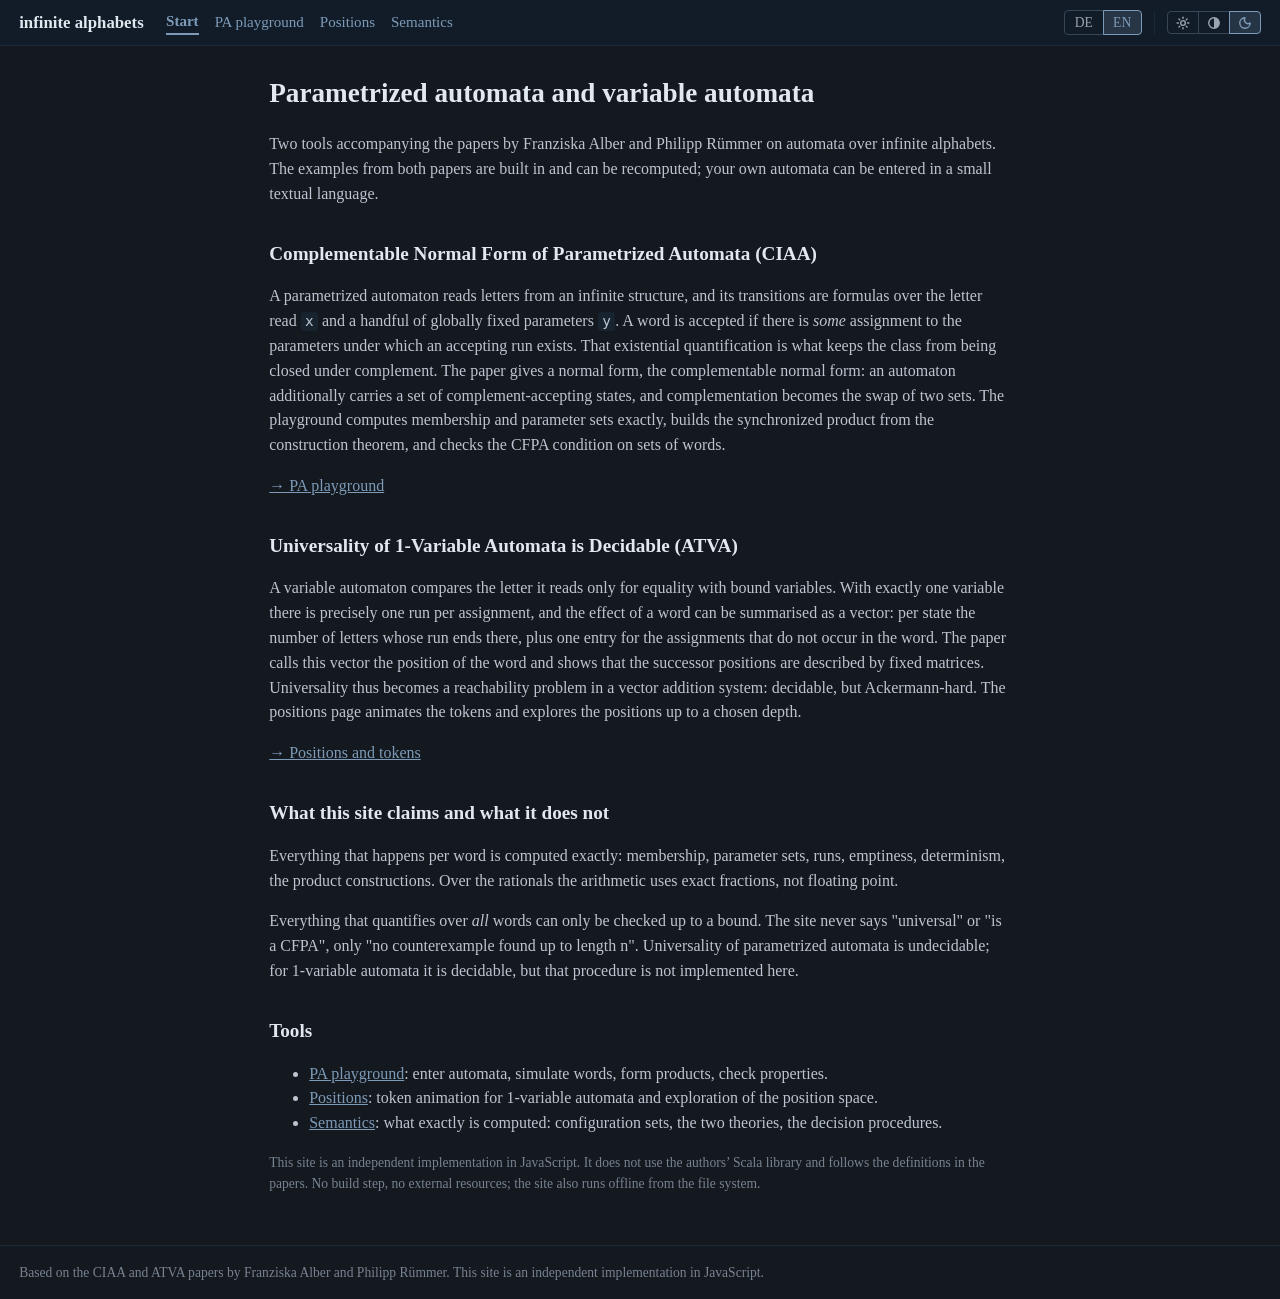
==== commit 370e6d5b: "Aufraeumen: Graph-Groesse, Icons an Buttons, Info-Overlays Graph: - Zoom wird auf [0.55, 1.15] gekle" ====
--- a/docs/index.html
+++ b/docs/index.html
@@ -8,7 +8,7 @@
 <script>(function(){var d='dark',P={light:'light',dark:'dark',grey:'dark'},k=function(v){return typeof P[v]=='string'},e=document.documentElement,t=new URLSearchParams(location.search).get('theme');if(k(t)){try{localStorage.setItem('theme',t)}catch(x){}}else{try{t=localStorage.getItem('theme')}catch(x){}}if(!k(t))t=d;e.dataset.skin=t;e.dataset.theme=P[t];e.style.colorScheme=P[t];})();</script>
 <script>(function(){var p=new URLSearchParams(location.search).get('lang'),l;if(p==='en'||p==='de'){l=p}else{try{l=localStorage.getItem('lang')}catch(e){}}document.documentElement.lang=(l==='de'||l==='en')?l:'en';})();</script>
 <meta name="viewport" content="width=device-width, initial-scale=1">
-<title data-i18n="idx.title">infinite alphabets — automata over infinite alphabets</title>
+<title data-i18n="idx.title">infinite alphabets: automata over infinite alphabets</title>
 <link rel="icon" href="favicon.svg" type="image/svg+xml">
 <link rel="stylesheet" href="assets/css/app.css">
 </head>
--- a/docs/assets/css/app.css
+++ b/docs/assets/css/app.css
@@ -115,10 +115,13 @@
   --tool-panel-shadow: none;
   /* In einem achromatischen Skin ist die einzige verbleibende Achse die
      Helligkeit, also bekommt sie das, was der Leser nicht uebersehen darf:
-     schlecht ist weiss, gut tritt zurueck. Info behaelt das Tuerkis. */
+     gut tritt zurueck, die Warnung liegt darueber. Info behaelt das Tuerkis.
+     Rot ist die ausdrueckliche Ausnahme vom achromatischen Skin: ein Konflikt
+     oder ein Parserfehler ist die eine Aussage, die auch hier ins Auge springen
+     soll. Der Ton ist so gewaehlt, dass er auf #55595f noch traegt. */
   --tool-sig-good: #b3babe;
   --tool-sig-warn: #d9dde0;
-  --tool-sig-bad:  #ffffff;
+  --tool-sig-bad:  #ff8a80;
   --tool-sig-info: #6fe3d2;
   /* Callouts verlieren ihre Farbe und behalten ihren Kasten. Der Schweregrad
      ist der Rand: durchgehend weiss beim Fehler, eine Stufe runter bei der
@@ -130,8 +133,8 @@
   --tool-warn-border: #dfe3e5;
   --tool-warn-text:   #f2f4f5;
   --tool-danger-bg:     transparent;
-  --tool-danger-border: #ffffff;
-  --tool-danger-text:   #ffffff;
+  --tool-danger-border: #ff8a80;
+  --tool-danger-text:   #ff8a80;
   --tool-info-bg:     transparent;
   --tool-info-border: #6fe3d2;
   --tool-info-text:   #f2f4f5;
@@ -139,9 +142,16 @@
   --page:   #55595f;
   --accent: #6fe3d2;
   --accent-hover: #93ece0;
-  --accent-soft:  transparent;
+  /* Tuerkis ist die einzige Farbe, die dieser Skin hat, und war vorher nur am
+     Rand zu sehen. Die weichen Toene sind jetzt eine sehr schwache Waesche
+     statt transparent: das gibt akzeptierenden Zustaenden im Graphen und der
+     aktiven Zeile wieder eine sichtbare Flaeche, ohne die Regel zu brechen,
+     denn das unterscheidende Merkmal bleibt die Form (Doppelkreis, Strichlung).
+     --blue-soft muss sich davon absetzen, weil beide im selben Graphen liegen:
+     komplement-akzeptierend bekommt deshalb die kraeftigere Waesche. */
+  --accent-soft:  rgba(111, 227, 210, .14);
   --blue:      #6fe3d2;
-  --blue-soft: transparent;
+  --blue-soft: rgba(111, 227, 210, .30);
 }
 
 /* Rollen, die der alte Code unter seinen Namen liest. Eine Ebene Indirektion,
@@ -159,6 +169,26 @@
   --err:   var(--tool-sig-bad);
   --mono: "DejaVu Sans Mono", "Consolas", "Liberation Mono", monospace;
 }
+
+/* Scrollbalken. Ein Balken in Systemfarbe ist im grauen Skin ein blauer Streifen
+   neben lauter Achromatischem, und im hellen Skin ein dunkler Rahmen um eine
+   weisse Flaeche. Zwei Mechanismen, weil sie sich noch nicht ueberall decken:
+   das standardisierte scrollbar-color (Firefox, neuere Chromium) und die
+   ::-webkit-scrollbar-Pseudoelemente. Wer beide kann, bekommt das erste, weil
+   scrollbar-color die Pseudoelemente ausschaltet. */
+html {
+  scrollbar-color: var(--tool-border) var(--tool-panel);
+  scrollbar-width: thin;
+}
+::-webkit-scrollbar { width: 11px; height: 11px; }
+::-webkit-scrollbar-track { background: var(--tool-panel); }
+::-webkit-scrollbar-thumb {
+  background: var(--tool-border);
+  border-radius: 6px;
+  border: 2px solid var(--tool-panel);
+}
+::-webkit-scrollbar-thumb:hover { background: var(--accent); }
+::-webkit-scrollbar-corner { background: var(--tool-panel); }
 
 * { box-sizing: border-box; }
 
@@ -212,6 +242,64 @@
   transition: background-color .12s ease, border-color .12s ease, color .12s ease,
     transform .06s ease;
 }
+/* Hausregel von alber.me: jede Schaltflaeche beginnt mit einem Icon. Das ist
+   das schnellste Merkmal, um Schaltflaechen von Auswahlsegmenten (.seg) und
+   Anzeigen (.badge) zu unterscheiden, noch vor Rahmen und Hover, und es traegt
+   auch im grauen Skin, wo die Farbe als Unterscheidung ausfaellt.
+
+   Das Icon kommt als CSS-Maske herein und wird in currentColor gefaerbt, wie
+   schon beim Theme-Umschalter: so folgt es Hover, :active und .primary ohne
+   eigene Regel und ohne eine zweite Farbe ins Bild zu bringen. Welches Icon,
+   sagt data-icon am Knopf; ohne Angabe steht ein neutraler Punkt da, damit ein
+   spaeter ergaenzter Knopf nicht als einziger ohne Icon dasteht.
+
+   .seg ist ausgenommen: dort waere ein Icon genau das Merkmal, das die beiden
+   Rollen wieder ununterscheidbar macht. */
+/* Kein Flex-Container: als Flex-Item wuerde jedes <sub> im Beschriftungstext zu
+   einer eigenen Box und verloere seine Grundlinie, aus "A<sub>n</sub>" wuerde
+   "A n". Der Text bleibt deshalb ein normaler Inline-Fluss, und das Icon ist
+   ein inline-block davor, das ueber vertical-align auf der Zeile sitzt. */
+button:not(.seg),
+.btn:not(.seg) {
+  white-space: nowrap;
+}
+button:not(.seg)::before,
+.btn:not(.seg)::before {
+  content: "";
+  display: inline-block;
+  vertical-align: -0.11em;
+  margin-right: 0.42em;
+  width: 0.92em;
+  height: 0.92em;
+  background-color: currentColor;
+  -webkit-mask: var(--icon, url('../img/icons/ui-dot.svg')) no-repeat center / contain;
+  mask: var(--icon, url('../img/icons/ui-dot.svg')) no-repeat center / contain;
+}
+button[data-icon="play"],       .btn[data-icon="play"]       { --icon: url('../img/icons/ui-play.svg'); }
+button[data-icon="check"],      .btn[data-icon="check"]      { --icon: url('../img/icons/ui-check.svg'); }
+button[data-icon="merge"],      .btn[data-icon="merge"]      { --icon: url('../img/icons/ui-merge.svg'); }
+button[data-icon="wand"],       .btn[data-icon="wand"]       { --icon: url('../img/icons/ui-wand.svg'); }
+button[data-icon="link"],       .btn[data-icon="link"]       { --icon: url('../img/icons/ui-link.svg'); }
+button[data-icon="code"],       .btn[data-icon="code"]       { --icon: url('../img/icons/ui-code.svg'); }
+button[data-icon="eraser"],     .btn[data-icon="eraser"]     { --icon: url('../img/icons/ui-eraser.svg'); }
+button[data-icon="skip-back"],  .btn[data-icon="skip-back"]  { --icon: url('../img/icons/ui-skip-back.svg'); }
+button[data-icon="skip-fwd"],   .btn[data-icon="skip-fwd"]   { --icon: url('../img/icons/ui-skip-forward.svg'); }
+button[data-icon="prev"],       .btn[data-icon="prev"]       { --icon: url('../img/icons/ui-chevron-left.svg'); }
+button[data-icon="next"],       .btn[data-icon="next"]       { --icon: url('../img/icons/ui-chevron-right.svg'); }
+button[data-icon="undo"],       .btn[data-icon="undo"]       { --icon: url('../img/icons/ui-undo.svg'); }
+button[data-icon="rotate"],     .btn[data-icon="rotate"]     { --icon: url('../img/icons/ui-rotate.svg'); }
+button[data-icon="layers"],     .btn[data-icon="layers"]     { --icon: url('../img/icons/ui-layers.svg'); }
+button[data-icon="plus"],       .btn[data-icon="plus"]       { --icon: url('../img/icons/ui-plus.svg'); }
+
+/* Knoepfe, die nur aus einem Icon bestehen (die Schrittleiste): der Text ist
+   dort ohnehin im title und im aria-label, das Icon traegt allein. */
+button.icon-only { padding-left: 0.55rem; padding-right: 0.55rem; }
+button.icon-only::before { width: 1.05em; height: 1.05em; margin-right: 0; }
+
+/* Das i am Panel ist ein Knopf, aber ein runder mit dem Buchstaben als Zeichen:
+   es traegt kein zweites Icon davor. */
+button.info-btn::before { content: none; }
+
 /* Der Druck-Effekt: einen halben Pixel tiefer beim Klicken. Kein Schatten, der
    sich bewegt, weil der graue Skin gar keinen hat und die Bewegung dort dann
    fehlen wuerde. */
@@ -279,16 +367,22 @@
    Der Unterschied zur Schaltflaeche muss ohne Mauszeiger lesbar sein, sonst
    sieht eine Reihe Badges aus wie eine Reihe Knoepfe. Drei Merkmale zusammen,
    nicht eines allein, weil im grauen Skin die Farbe als Unterscheidung ausfaellt:
-     - Kapselform (border-radius 999px) gegen das Rechteck der Schaltflaeche,
      - linker Farbbalken statt umlaufendem Rahmen: eine Marke am Text, kein Kasten,
-     - keine Hover-Reaktion, cursor: default, Text markierbar.
-   Der Balken traegt die Schwere (ok/warn/err), die Flaeche bleibt ruhig. */
+     - keine Erhebung und keine Hover-Reaktion, cursor: default, Text markierbar,
+     - kleinere Schrift im Monospace-Satz, waehrend Schaltflaechen die Grundschrift
+       der Seite tragen.
+   Der Balken traegt die Schwere (ok/warn/err), die Flaeche bleibt ruhig.
+
+   Der Radius ist klein und ausdruecklich kein 999px: border-radius rundet die
+   Ecken der Randbox, also wird ein einseitiger 3px-Rand um die volle Kapsel
+   gebogen und steht als dicke Klammer vor dem Text statt als gerader Balken.
+   Kapselform und einseitiger Rand schliessen sich damit gegenseitig aus. */
 .badges { display: flex; flex-wrap: wrap; gap: 0.3rem; margin-top: 0.55rem; }
 .badge {
   display: inline-block;
   font-size: 0.78rem;
-  padding: 0.12rem 0.55rem 0.12rem 0.5rem;
-  border-radius: 999px;
+  padding: 0.12rem 0.55rem 0.12rem 0.45rem;
+  border-radius: 3px;
   border: none;
   border-left: 3px solid var(--tool-hairline);
   background: var(--tool-subtle);
@@ -377,6 +471,11 @@
 
 .cols { display: grid; gap: 1rem; grid-template-columns: minmax(320px, 30fr) minmax(360px, 42fr) minmax(300px, 28fr); align-items: start; }
 .cols-2 { display: grid; gap: 1rem; grid-template-columns: minmax(300px, 32fr) minmax(400px, 68fr); align-items: start; }
+/* Ein Grid-Kind hat als Mindestbreite die seines Inhalts, nicht die aus
+   minmax(). Ohne min-width:0 verbreitert deshalb alles, was beim Aufklappen
+   erscheint (die Matrizen, ein langer Zeuge), seine Spalte und schiebt die
+   beiden anderen zusammen: das Layout springt beim Klick auf den Aufklapper. */
+.cols > *, .cols-2 > * { min-width: 0; }
 @media (max-width: 1100px) { .cols, .cols-2 { grid-template-columns: 1fr; } }
 
 .panel {
@@ -435,8 +534,21 @@
 .field-row { display: flex; gap: 0.5rem; align-items: center; flex-wrap: wrap; margin-bottom: 0.5rem; }
 .field-row label { font-size: 0.88rem; color: var(--tool-label); }
 
-.graph-wrap { border: 1px solid var(--tool-border); border-radius: 4px; background: var(--tool-surface); overflow: hidden; }
-svg.graph { display: block; width: 100%; height: auto; min-height: 220px; font-family: "Charter", "Georgia", serif; }
+/* Der Rahmen scrollt, statt abzuschneiden: draw.js klemmt den Zoom, damit die
+   Zustandskreise in beide Richtungen lesbar bleiben, und was bei kleinstem Zoom
+   immer noch breiter ist als die Spalte, faehrt hier heraus. max-height deckelt
+   hohe Graphen, damit das Panel nicht die Seite auseinanderzieht. */
+.graph-wrap {
+  border: 1px solid var(--tool-border);
+  border-radius: 4px;
+  background: var(--tool-surface);
+  overflow: auto;
+  max-height: 70vh;
+}
+/* Ohne Breitenattribut faellt das SVG auf die Spaltenbreite zurueck (Node-Test,
+   verstecktes Panel); mit Attribut gewinnt die von draw.js gesetzte Pixelgroesse. */
+svg.graph { display: block; max-width: none; min-height: 220px; font-family: "Charter", "Georgia", serif; margin: 0 auto; }
+svg.graph:not([width]) { width: 100%; height: auto; }
 
 svg.graph .state-body { fill: var(--tool-surface); stroke: var(--edge); stroke-width: 1.6; }
 svg.graph .state-inner { fill: none; stroke: var(--edge); stroke-width: 1.1; }
@@ -460,12 +572,14 @@
 th { color: var(--tool-label); font-weight: 600; font-size: 0.8rem; text-transform: uppercase; letter-spacing: 0.04em; }
 td.mono, th.mono, .mono { font-family: var(--mono); font-size: 0.85rem; }
 
+/* Oberer Abstand, weil das Verdikt im Wort-Panel unmittelbar auf die
+   Schrittleiste folgt und ohne ihn an den Schaltflaechen klebt. */
 .verdict {
   padding: 0.5rem 0.7rem;
   border-radius: 4px;
   border: 1px solid var(--tool-hairline);
   background: var(--tool-subtle);
-  margin-bottom: 0.6rem;
+  margin: 0.7rem 0 0.6rem;
   font-size: 0.95rem;
   cursor: default;
 }
@@ -474,13 +588,78 @@
 .verdict.none     { background: var(--tool-subtle);    border-color: var(--tool-hairline); }
 .verdict.conflict { background: var(--tool-danger-bg); border-color: var(--tool-danger-border); color: var(--tool-danger-text); font-weight: 600; }
 
+/* --- INFO-OVERLAY ---
+   Ein kleines i oben rechts im Panel, das knapp erklaert, wofuer der Block da
+   ist. Es ist eine Aktion, also ein Knopf, aber ein runder: der Kreis ist keine
+   vierte Kastenform, sondern die kleinste Ausfuehrung derselben Rolle, und er
+   sitzt ausserhalb des Textflusses, damit er nichts verschiebt.
+   Die Box ist bewusst nicht modal: ein Klick daneben oder Escape schliesst sie. */
+/* Spezifitaet absichtlich ueber die von button:not(.seg): jene Regel setzt
+   display, gap und Innenabstand fuer alle Schaltflaechen, und der runde
+   i-Knopf braucht seine eigenen Werte, sonst rutscht das i aus dem Kreis. */
+button.info-btn {
+  position: absolute;
+  top: 0.5rem;
+  right: 0.55rem;
+  width: 1.2rem;
+  height: 1.2rem;
+  padding: 0;
+  border-radius: 50%;
+  font-family: var(--mono);
+  font-size: 0.72rem;
+  line-height: 1;
+  color: var(--tool-note);
+  background: transparent;
+  border: 1px solid var(--tool-hairline);
+  display: flex;
+  align-items: center;
+  justify-content: center;
+}
+button.info-btn:hover:not(:disabled) {
+  color: var(--accent);
+  border-color: var(--accent);
+  background: color-mix(in srgb, var(--accent) 14%, transparent);
+}
+button.info-btn[aria-expanded="true"] {
+  color: var(--tool-ink);
+  background: var(--accent);
+  border-color: var(--accent);
+}
+.info-box {
+  position: absolute;
+  top: 2rem;
+  right: 0.55rem;
+  z-index: 5;
+  width: min(24rem, calc(100% - 1.1rem));
+  padding: 0.6rem 0.75rem;
+  font-size: 0.85rem;
+  line-height: 1.5;
+  color: var(--tool-text);
+  background: var(--tool-panel);
+  border: 1px solid var(--accent);
+  border-radius: 4px;
+  box-shadow: var(--tool-panel-shadow);
+}
+/* Im grauen Skin ist --tool-panel gleich der Seitenfarbe, das Overlay haette
+   also keinen Grund, sich vom Panel darunter abzuheben. Der Rahmen im Akzent
+   traegt es, und eine Spur Aufhellung gibt ihm Koerper. */
+html[data-skin="grey"] .info-box { background: var(--tool-subtle); }
+.info-box p { margin: 0 0 0.4rem; }
+.info-box p:last-child { margin-bottom: 0; }
+.info-box code { font-family: var(--mono); font-size: 0.9em; }
+
 .hint { font-size: 0.85rem; color: var(--tool-note); margin: 0.3rem 0 0; }
 .error { color: var(--tool-sig-bad); font-family: var(--mono); font-size: 0.85rem; white-space: pre-wrap; }
 .result-line { font-size: 0.88rem; margin: 0.25rem 0; }
 .result-line .tag { font-family: var(--mono); font-size: 0.78rem; color: var(--tool-note); }
 
+/* Schieberegler nehmen ohne accent-color das Blau des Betriebssystems und
+   stehen dann in jedem Skin daneben. Die Regel gilt global, nicht nur im
+   .stepper: der Regler fuer den Familienparameter steht in einer .field-row. */
+input[type="range"] { accent-color: var(--accent); }
+
 .stepper { display: flex; align-items: center; gap: 0.4rem; flex-wrap: wrap; }
-.stepper input[type="range"] { flex: 1; min-width: 120px; accent-color: var(--accent); }
+.stepper input[type="range"] { flex: 1; min-width: 120px; }
 
 .legend { display: flex; flex-wrap: wrap; gap: 0.8rem; font-size: 0.82rem; color: var(--tool-note); margin-top: 0.5rem; }
 .legend span { display: flex; align-items: center; gap: 0.3rem; }
@@ -494,9 +673,15 @@
 summary:hover { color: var(--tool-emph); }
 details[open] summary { margin-bottom: 0.4rem; }
 
-.matrix { font-family: var(--mono); font-size: 0.8rem; border-collapse: collapse; }
-.matrix td { border: none; padding: 0.05rem 0.3rem; text-align: right; }
+/* Die Matrizen sitzen im aufklappbaren Teil der schmalsten Spalte. Ohne
+   width:auto zieht die Tabelle die Regel table{width:100%} von oben mit und
+   spreizt ihre Spalten ueber die ganze Panelbreite, was das Grid beim Aufklappen
+   sichtbar umbrechen laesst. Mit auto ist sie so breit wie ihr Inhalt, und
+   #matrices faengt den Rest ab, falls doch etwas Breiteres kommt. */
+.matrix { font-family: var(--mono); font-size: 0.8rem; border-collapse: collapse; width: auto; table-layout: auto; }
+.matrix td { border: none; padding: 0.02rem 0.22rem; text-align: right; white-space: nowrap; }
 .matrix .zero { color: var(--tool-faint); }
+#matrices { overflow-x: auto; }
 
 .vec { font-family: var(--mono); font-size: 0.9rem; }
 .vec .upper { color: var(--accent); }
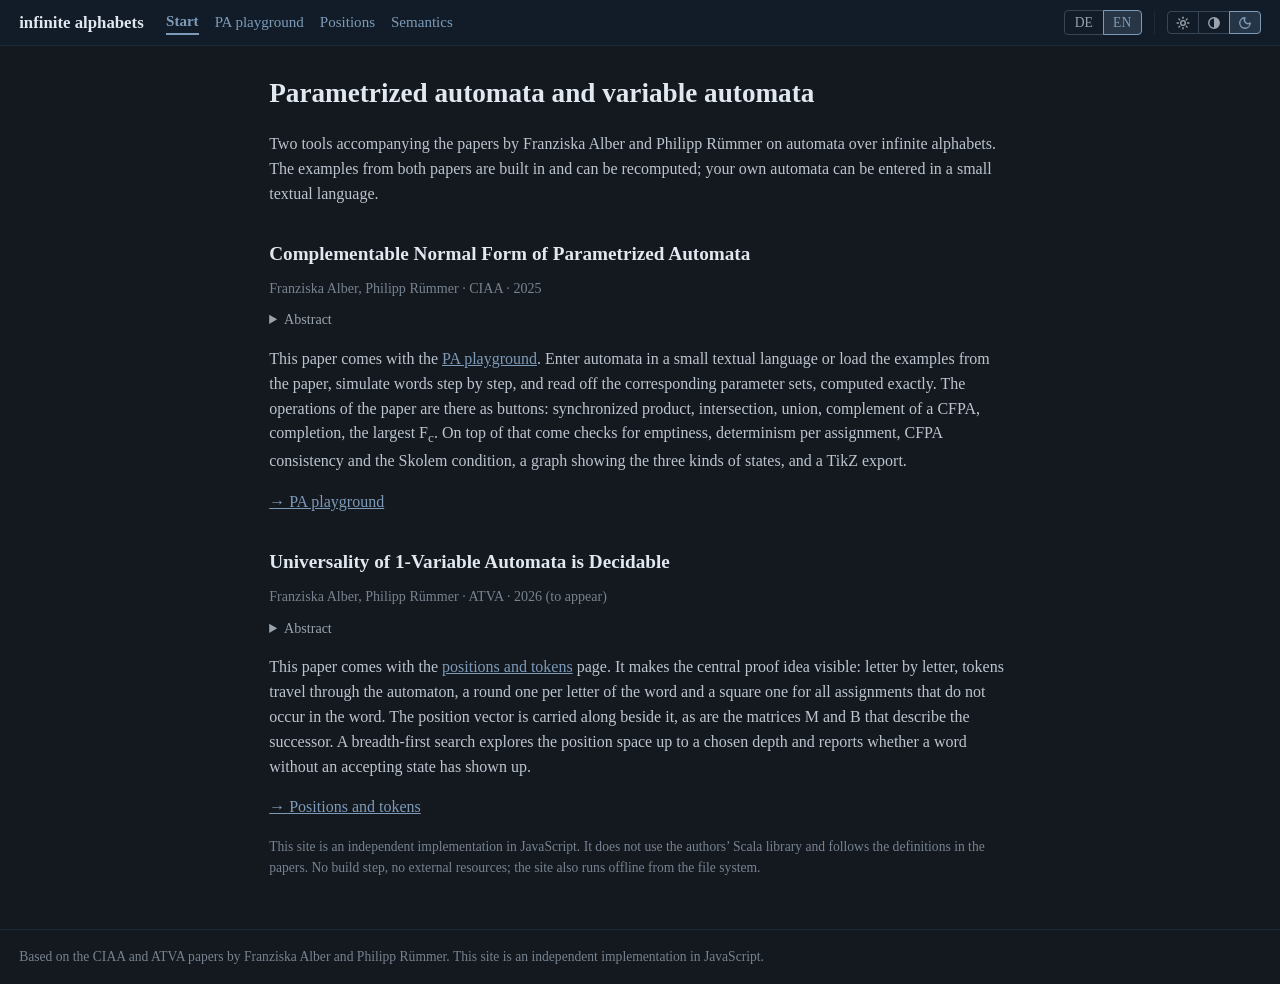
==== commit 48a9d248: "Startseite nach Papern gegliedert, Icons und Ziele geschaerft Startseite: pro Paper Titel, Autoren, " ====
--- a/docs/index.html
+++ b/docs/index.html
@@ -9,7 +9,7 @@
 <script>(function(){var p=new URLSearchParams(location.search).get('lang'),l;if(p==='en'||p==='de'){l=p}else{try{l=localStorage.getItem('lang')}catch(e){}}document.documentElement.lang=(l==='de'||l==='en')?l:'en';})();</script>
 <meta name="viewport" content="width=device-width, initial-scale=1">
 <title data-i18n="idx.title">infinite alphabets: automata over infinite alphabets</title>
-<link rel="icon" href="favicon.svg" type="image/svg+xml">
+<link rel="icon" href="favicon.svg?v=2" type="image/svg+xml">
 <link rel="stylesheet" href="assets/css/app.css">
 </head>
 <body>
@@ -37,24 +37,25 @@
 
   <p data-i18n="idx.lead"></p>
 
-  <h2 data-i18n="idx.ciaa.h">Complementable Normal Form of Parametrized Automata (CIAA)</h2>
+  <!-- Pro Paper derselbe Aufbau: Titel, Kopfzeile mit Autoren/Konferenz/Jahr,
+       zugeklappt das Abstract, aufgeklappt die Beschreibung der Spielzeuge. -->
+  <h2 data-i18n="idx.ciaa.h">Complementable Normal Form of Parametrized Automata</h2>
+  <p class="paper-meta" data-i18n="idx.ciaa.meta"></p>
+  <details>
+    <summary data-i18n="idx.abstract">Abstract</summary>
+    <div class="abstract"><p data-i18n-html="idx.ciaa.abstract"></p></div>
+  </details>
   <p data-i18n-html="idx.ciaa.p"></p>
   <p><a href="playground.html" data-i18n="idx.ciaa.link">→ PA playground</a></p>
 
-  <h2 data-i18n="idx.atva.h">Universality of 1-Variable Automata is Decidable (ATVA)</h2>
+  <h2 data-i18n="idx.atva.h">Universality of 1-Variable Automata is Decidable</h2>
+  <p class="paper-meta" data-i18n="idx.atva.meta"></p>
+  <details>
+    <summary data-i18n="idx.abstract">Abstract</summary>
+    <div class="abstract"><p data-i18n-html="idx.atva.abstract"></p></div>
+  </details>
   <p data-i18n-html="idx.atva.p"></p>
   <p><a href="positions.html" data-i18n="idx.atva.link">→ Positions and tokens</a></p>
-
-  <h2 data-i18n="idx.claims.h">What this site claims and what it does not</h2>
-  <p data-i18n-html="idx.claims.p1"></p>
-  <p data-i18n-html="idx.claims.p2"></p>
-
-  <h2 data-i18n="idx.tools.h">Tools</h2>
-  <ul>
-    <li data-i18n-html="idx.tools.pg"></li>
-    <li data-i18n-html="idx.tools.pos"></li>
-    <li data-i18n-html="idx.tools.sem"></li>
-  </ul>
 
   <p class="hint" data-i18n="idx.note"></p>
 </main>
--- a/docs/assets/css/app.css
+++ b/docs/assets/css/app.css
@@ -278,7 +278,11 @@
 button[data-icon="play"],       .btn[data-icon="play"]       { --icon: url('../img/icons/ui-play.svg'); }
 button[data-icon="check"],      .btn[data-icon="check"]      { --icon: url('../img/icons/ui-check.svg'); }
 button[data-icon="merge"],      .btn[data-icon="merge"]      { --icon: url('../img/icons/ui-merge.svg'); }
-button[data-icon="wand"],       .btn[data-icon="wand"]       { --icon: url('../img/icons/ui-wand.svg'); }
+button[data-icon="replace"],    .btn[data-icon="replace"]    { --icon: url('../img/icons/ui-replace.svg'); }
+button[data-icon="add"],        .btn[data-icon="add"]        { --icon: url('../img/icons/ui-square-plus.svg'); }
+button[data-icon="filter"],     .btn[data-icon="filter"]     { --icon: url('../img/icons/ui-filter.svg'); }
+button[data-icon="minimize"],   .btn[data-icon="minimize"]   { --icon: url('../img/icons/ui-minimize.svg'); }
+button[data-icon="scissors"],   .btn[data-icon="scissors"]   { --icon: url('../img/icons/ui-scissors.svg'); }
 button[data-icon="link"],       .btn[data-icon="link"]       { --icon: url('../img/icons/ui-link.svg'); }
 button[data-icon="code"],       .btn[data-icon="code"]       { --icon: url('../img/icons/ui-code.svg'); }
 button[data-icon="eraser"],     .btn[data-icon="eraser"]     { --icon: url('../img/icons/ui-eraser.svg'); }
@@ -517,20 +521,30 @@
   font-size: 0.9rem;
   background: var(--tool-panel);
 }
+/* Der Aufklapppfeil zeichnet der Browser in die rechte Polsterung hinein, ohne
+   selbst Platz dafuer zu reservieren. Bei langen Beispieltiteln laeuft der Text
+   sonst unter den Pfeil, deshalb rechts eine eigene Spur. */
 select {
   border: 1px solid var(--tool-border);
   border-radius: 4px;
-  padding: 0.3rem 0.4rem;
+  padding: 0.3rem 1.6rem 0.3rem 0.4rem;
   background: var(--tool-panel);
   max-width: 100%;
   cursor: pointer;
+  text-overflow: ellipsis;
 }
 textarea:focus-visible, input:focus-visible, select:focus-visible {
   outline: 2px solid var(--accent); outline-offset: 1px;
 }
 
 .btn-row { display: flex; flex-wrap: wrap; gap: 0.35rem; margin-top: 0.5rem; }
-.seg-row { display: flex; flex-wrap: wrap; margin-top: 0.5rem; }
+.seg-row { display: flex; flex-wrap: wrap; align-items: center; margin-top: 0.5rem; }
+/* Ein Segmentpaar ausserhalb des Headers: .group haelt die Segmente zusammen,
+   damit .seg + .seg die geteilte Kante bekommt, auch wenn ein Label davorsteht. */
+.seg-row .group { display: inline-flex; }
+.seg-label { font-size: 0.88rem; color: var(--tool-label); margin-right: 0.5rem; }
+/* Die Auswahl haengt sonst am Rahmen der Zeichenflaeche darunter. */
+.seg-row + .graph-wrap { margin-top: 0.6rem; }
 .field-row { display: flex; gap: 0.5rem; align-items: center; flex-wrap: wrap; margin-bottom: 0.5rem; }
 .field-row label { font-size: 0.88rem; color: var(--tool-label); }
 
@@ -649,6 +663,11 @@
 .info-box code { font-family: var(--mono); font-size: 0.9em; }
 
 .hint { font-size: 0.85rem; color: var(--tool-note); margin: 0.3rem 0 0; }
+
+/* Kopfzeile eines Papers auf der Startseite: Autoren, Konferenz, Jahr.
+   Steht direkt unter der Ueberschrift und ist bewusst leiser als der Fliesstext,
+   damit sie als Angabe und nicht als erster Satz gelesen wird. */
+.paper-meta { font-size: 0.88rem; color: var(--tool-note); margin: -0.4rem 0 0.6rem; }
 .error { color: var(--tool-sig-bad); font-family: var(--mono); font-size: 0.85rem; white-space: pre-wrap; }
 .result-line { font-size: 0.88rem; margin: 0.25rem 0; }
 .result-line .tag { font-family: var(--mono); font-size: 0.78rem; color: var(--tool-note); }
@@ -672,6 +691,13 @@
 summary { cursor: pointer; font-size: 0.88rem; color: var(--tool-label); }
 summary:hover { color: var(--tool-emph); }
 details[open] summary { margin-bottom: 0.4rem; }
+
+/* Abstract auf der Startseite: der zugeklappte Text soll sich vom Fliesstext
+   absetzen, ohne wie ein Kasten mit Funktion auszusehen. Deshalb linker Balken
+   plus eine Spur Flaeche, nicht Rahmen: im grey-Skin traegt die Flaeche nichts,
+   dort bleibt der Balken das Merkmal. */
+.abstract { border-left: 3px solid var(--tool-border); background: var(--tool-subtle); padding: 0.5rem 0.8rem; margin: 0 0 0.8rem; }
+.abstract p { margin: 0; color: var(--tool-note); }
 
 /* Die Matrizen sitzen im aufklappbaren Teil der schmalsten Spalte. Ohne
    width:auto zieht die Tabelle die Regel table{width:100%} von oben mit und
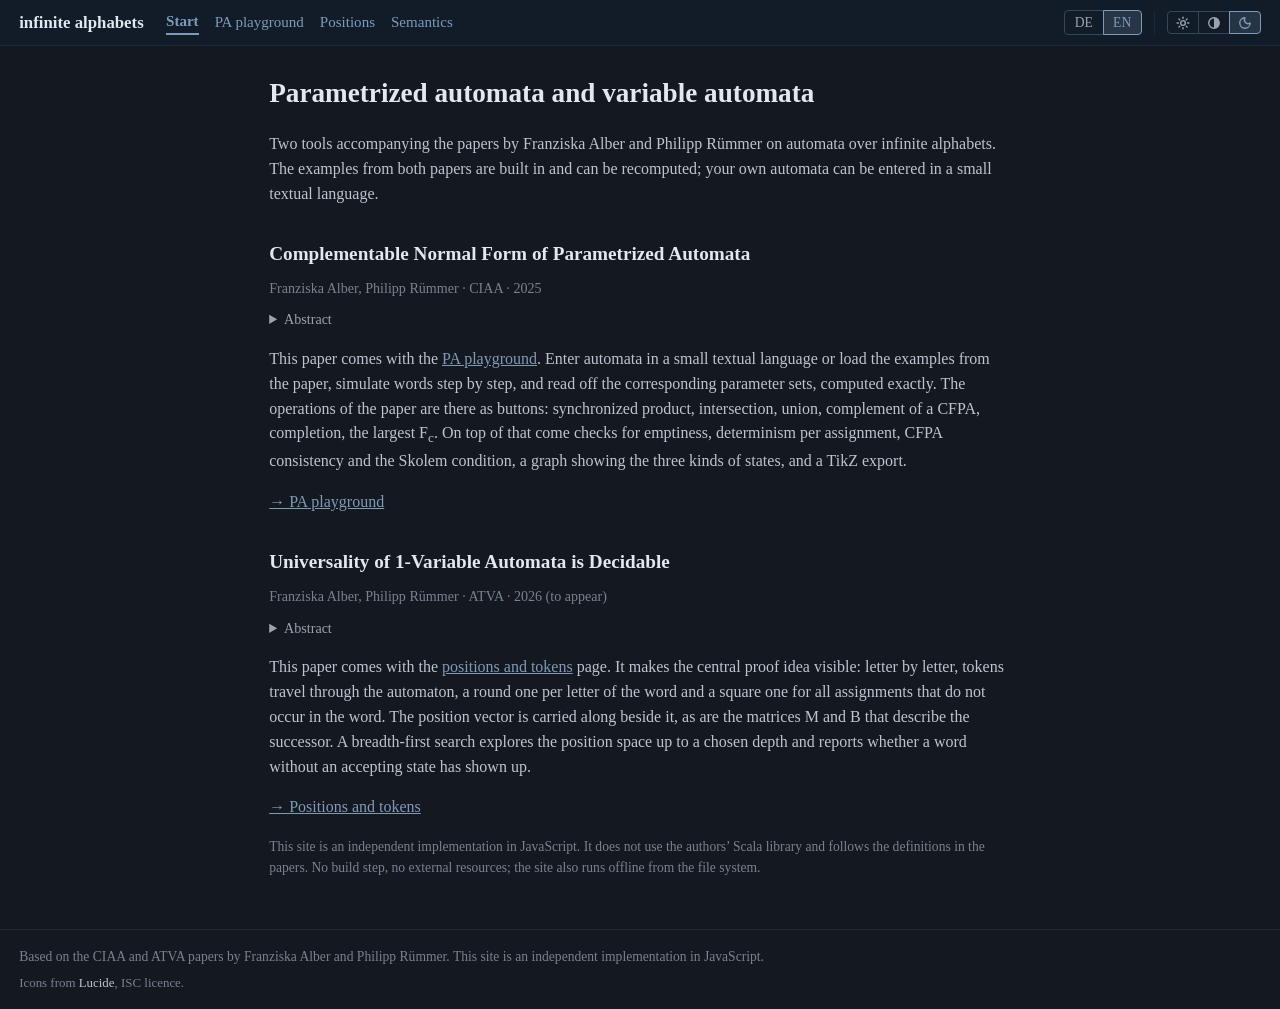
==== commit 03a3a9ac: "misc" ====
--- a/docs/index.html
+++ b/docs/index.html
@@ -60,7 +60,10 @@
   <p class="hint" data-i18n="idx.note"></p>
 </main>
 
-<footer class="site" data-i18n="idx.footer">After work by Franziska Alber and Philipp Rümmer.</footer>
+<footer class="site">
+  <p data-i18n="idx.footer">Based on the CIAA and ATVA papers by Franziska Alber and Philipp Rümmer.</p>
+  <p class="footer-credit" data-i18n-html="site.credits">Icons from Lucide, ISC licence.</p>
+</footer>
 
 <script src="assets/js/strings.js"></script>
 <script src="assets/js/site-chrome.js"></script>
--- a/docs/assets/css/app.css
+++ b/docs/assets/css/app.css
@@ -715,10 +715,20 @@
 
 .word-display { font-family: var(--mono); font-size: 1.05rem; letter-spacing: 0.06em; padding: 0.3rem 0; word-break: break-all; }
 .word-display .cursor { color: var(--tool-note); }
+/* Das Label gehoert zum Fliesstext, nicht zum Wort. inherit hilft hier nicht:
+   .word-display setzt selbst Monospace, das Label muss die Body-Schrift also
+   ausdruecklich zurueckholen, ebenso die Sperrung, die nur die Buchstaben
+   brauchen. */
+.word-display .seg-label { font-family: "Charter", "Georgia", "Times New Roman", serif; letter-spacing: normal; }
 
 .pos-table { max-height: 320px; overflow-y: auto; }
 
 footer.site { border-top: 1px solid var(--tool-hairline); margin-top: 2rem; padding: 1rem 1.2rem; font-size: 0.85rem; color: var(--tool-note); }
+footer.site p { margin: 0 0 0.35rem; }
+footer.site p:last-child { margin-bottom: 0; }
+/* Quellenangaben: Liste ohne Punkte, damit die Fusszeile ruhig bleibt. */
+footer.site .footer-credit { font-size: 0.95em; }
+footer.site .src { color: var(--tool-text); }
 
 /* Teilen-Panel: lange URLs duerfen das Layout nicht sprengen. */
 #linkOut { display: flex; flex-direction: column; gap: 0.3rem; margin-top: 0.5rem; }
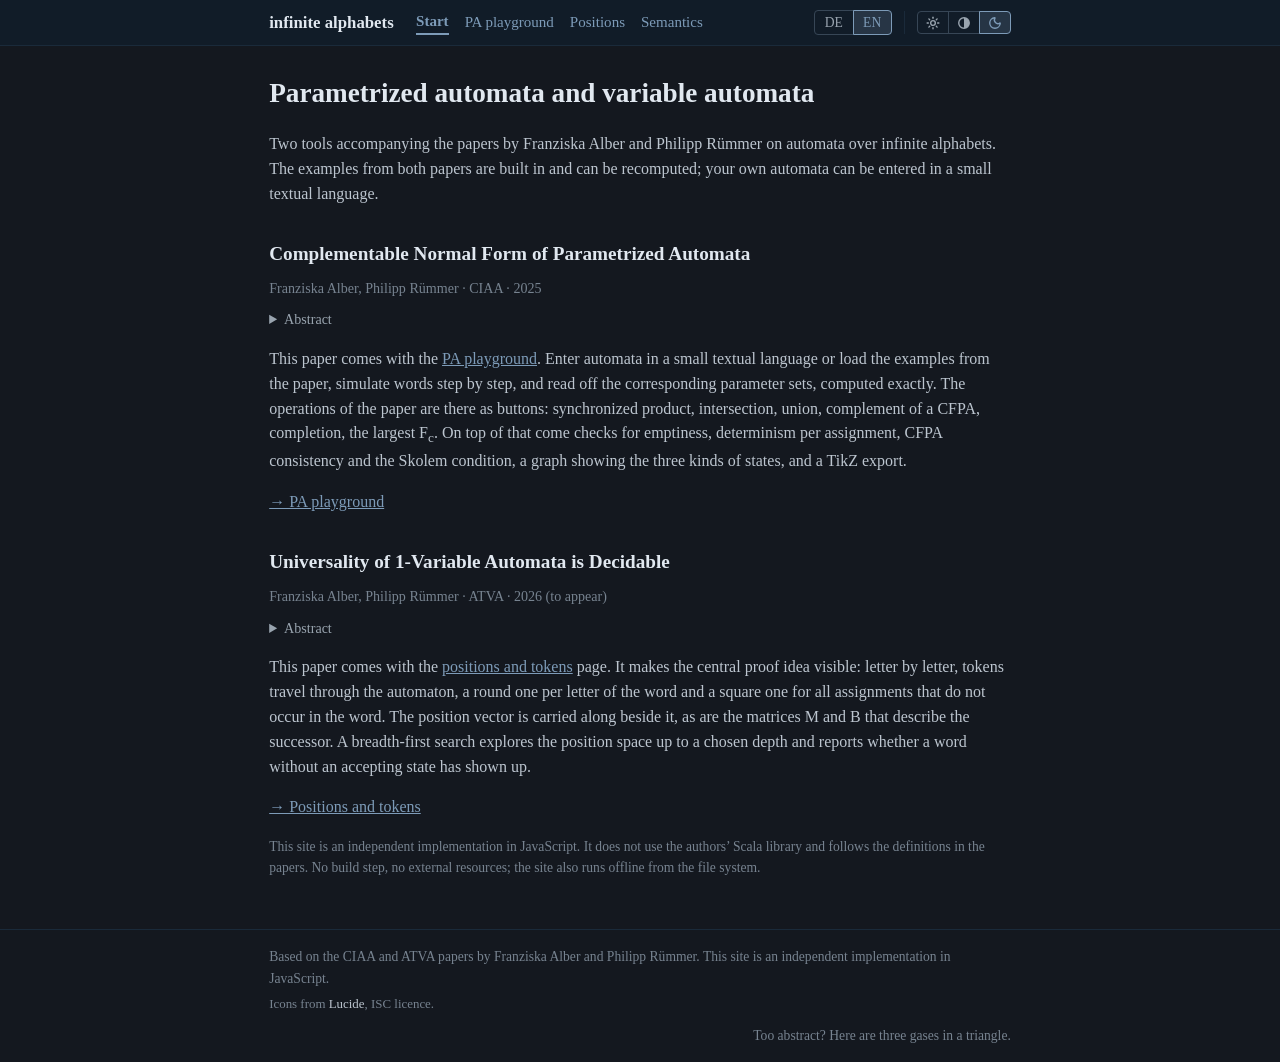
==== commit 18a1cb1a: "Querlink zum Schwesterprojekt, Kopf und Fuss folgen der Textspalte Eine leise Zeile im Footer der St" ====
--- a/docs/index.html
+++ b/docs/index.html
@@ -63,6 +63,10 @@
 <footer class="site">
   <p data-i18n="idx.footer">Based on the CIAA and ATVA papers by Franziska Alber and Philipp Rümmer.</p>
   <p class="footer-credit" data-i18n-html="site.credits">Icons from Lucide, ISC licence.</p>
+  <!-- Querlink auf das Schwesterprojekt. Ein externes href stellt keine
+       Anfrage, solange niemand darauf klickt: die Seite bleibt offline
+       vollstaendig benutzbar. -->
+  <p class="footer-cross"><a href="https://alber.me/transformer-twin-lab/" data-i18n="idx.cross">Too abstract? Here are three gases in a triangle.</a></p>
 </footer>
 
 <script src="assets/js/strings.js"></script>
--- a/docs/assets/css/app.css
+++ b/docs/assets/css/app.css
@@ -179,7 +179,12 @@
 html {
   scrollbar-color: var(--tool-border) var(--tool-panel);
   scrollbar-width: thin;
-}
+  /* Breite der zentrierten Spalte, an der sich Header und Footer ausrichten.
+     Sie entspricht der max-width von main, das auf den Prosaseiten schmaler
+     ist als auf den Werkzeugseiten. */
+  --site-col: 1700px;
+}
+html:has(main.prose) { --site-col: 780px; }
 ::-webkit-scrollbar { width: 11px; height: 11px; }
 ::-webkit-scrollbar-track { background: var(--tool-panel); }
 ::-webkit-scrollbar-thumb {
@@ -730,6 +735,25 @@
 footer.site .footer-credit { font-size: 0.95em; }
 footer.site .src { color: var(--tool-text); }
 
+/* Querlink auf das andere Projekt: eine leise Zeile am rechten Rand, damit sie
+   nicht wie eine weitere Quellenangabe gelesen wird. */
+footer.site .footer-cross { margin: 0.7rem 0 0; text-align: right; }
+footer.site .footer-cross a { color: inherit; text-decoration: none; }
+footer.site .footer-cross a:hover,
+footer.site .footer-cross a:focus { color: var(--tool-text); text-decoration: underline; }
+
+/* Header und Footer laufen ueber die volle Breite, weil Hintergrund und
+   Trennlinien das sollen; ihr Inhalt sitzt aber in derselben zentrierten
+   Spalte wie main. Statt eines zusaetzlichen Wrappers waechst dafuer das
+   Innenmass: 1.2rem Grundabstand plus die Haelfte dessen, was das Fenster
+   breiter ist als die Spalte. Der Wert passt zu main, weil dessen max-width
+   dank border-box die eigenen 1.2rem schon enthaelt. Die Regel steht hinter
+   footer.site, weil sie dieselbe Spezifitaet hat und sonst verloere. */
+header.site,
+footer.site {
+  padding-inline: calc(1.2rem + max(0px, (100% - var(--site-col)) / 2));
+}
+
 /* Teilen-Panel: lange URLs duerfen das Layout nicht sprengen. */
 #linkOut { display: flex; flex-direction: column; gap: 0.3rem; margin-top: 0.5rem; }
 #linkOut input[type="text"] { font-size: 0.78rem; }
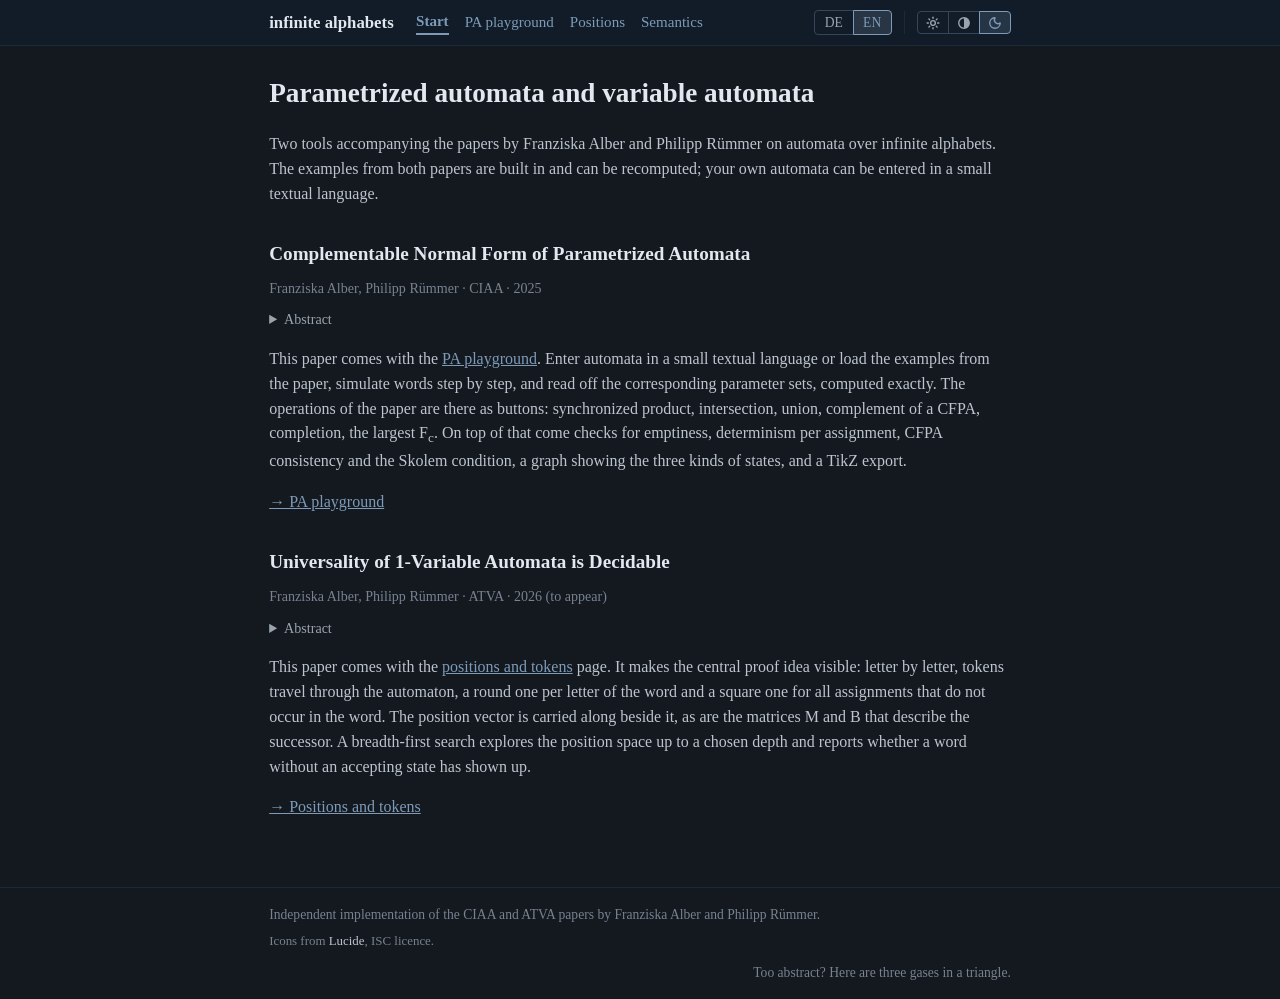
==== commit bb43ed67: "Fussbereich der Startseite auf das Noetige gekuerzt Der Hinweisabsatz und die Fusszeile sagten beide" ====
--- a/docs/index.html
+++ b/docs/index.html
@@ -56,12 +56,12 @@
   </details>
   <p data-i18n-html="idx.atva.p"></p>
   <p><a href="positions.html" data-i18n="idx.atva.link">→ Positions and tokens</a></p>
-
-  <p class="hint" data-i18n="idx.note"></p>
 </main>
 
 <footer class="site">
-  <p data-i18n="idx.footer">Based on the CIAA and ATVA papers by Franziska Alber and Philipp Rümmer.</p>
+  <!-- Eine Zeile genuegt: die Paper sind oben je einzeln zitiert, hier steht
+       nur noch, dass die Umsetzung nicht von den Autorinnen stammt. -->
+  <p data-i18n="idx.footer">Independent implementation of the CIAA and ATVA papers by Franziska Alber and Philipp Rümmer.</p>
   <p class="footer-credit" data-i18n-html="site.credits">Icons from Lucide, ISC licence.</p>
   <!-- Querlink auf das Schwesterprojekt. Ein externes href stellt keine
        Anfrage, solange niemand darauf klickt: die Seite bleibt offline
